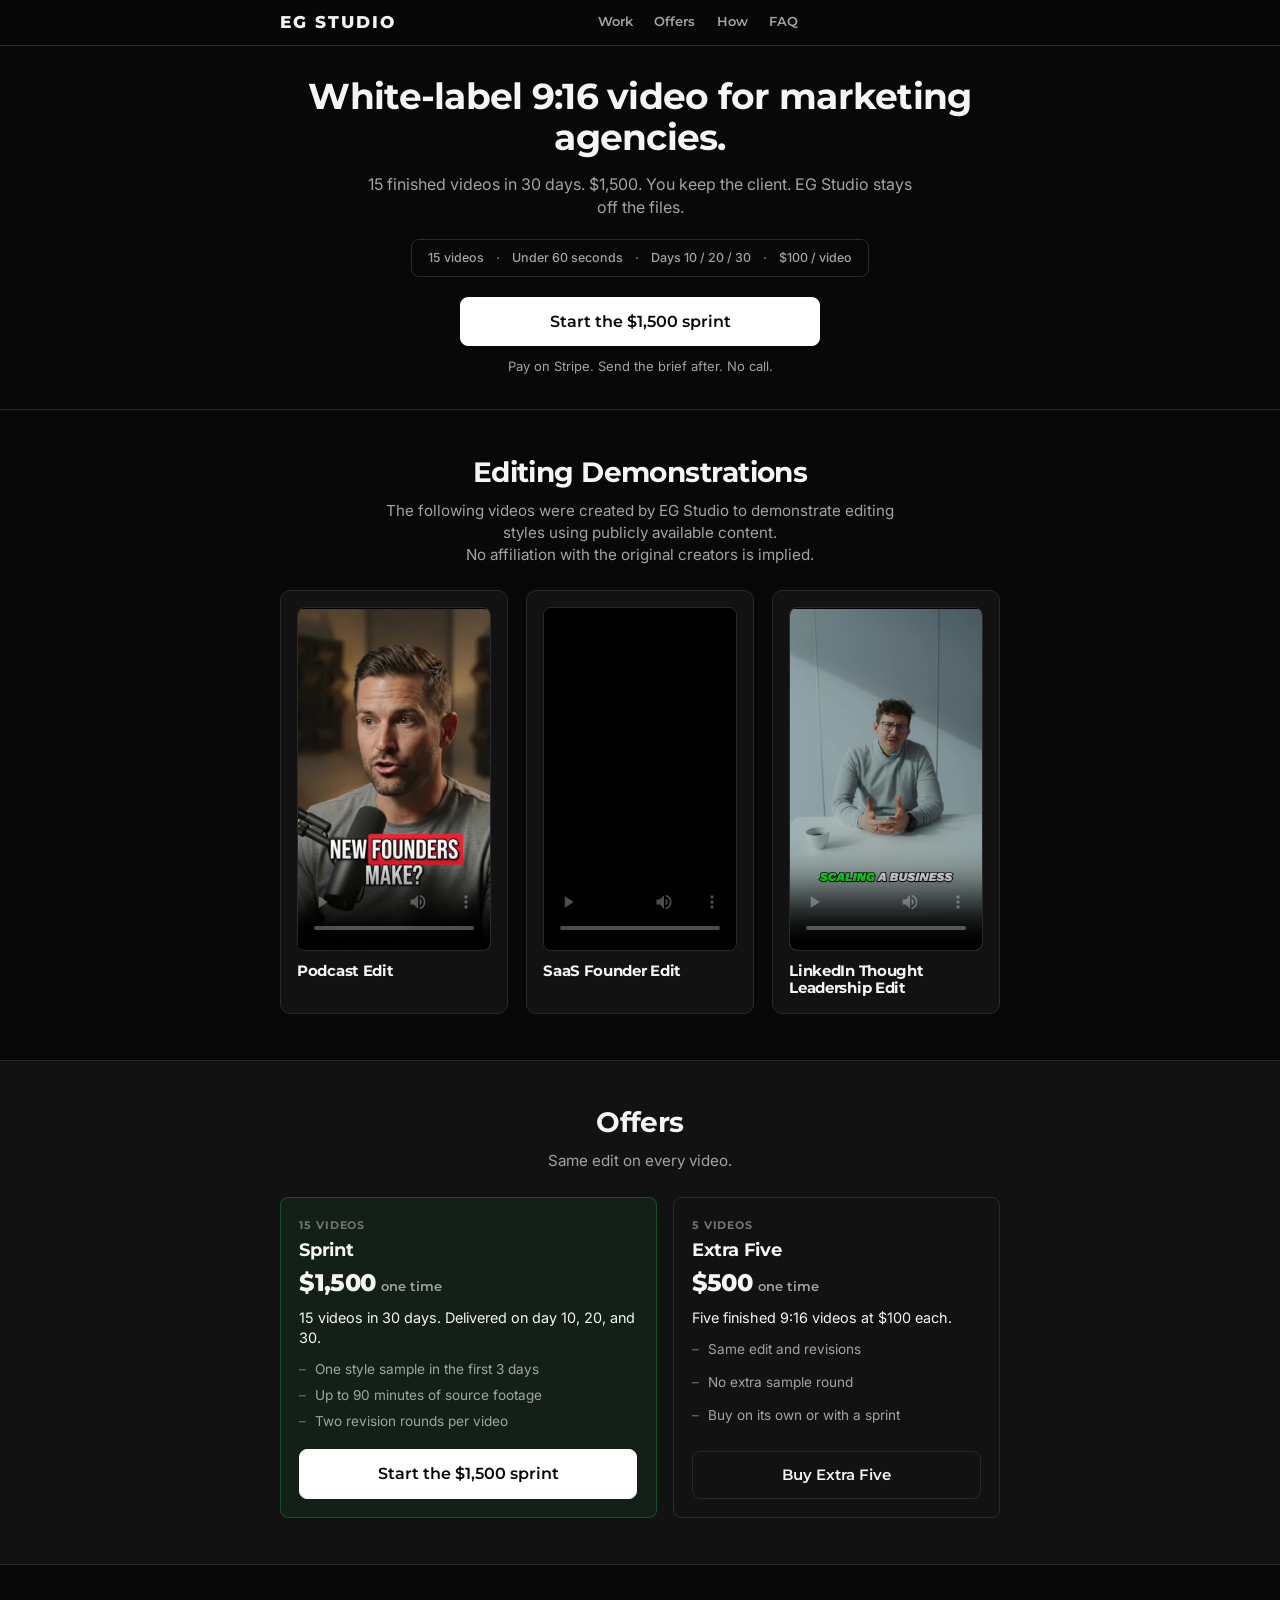
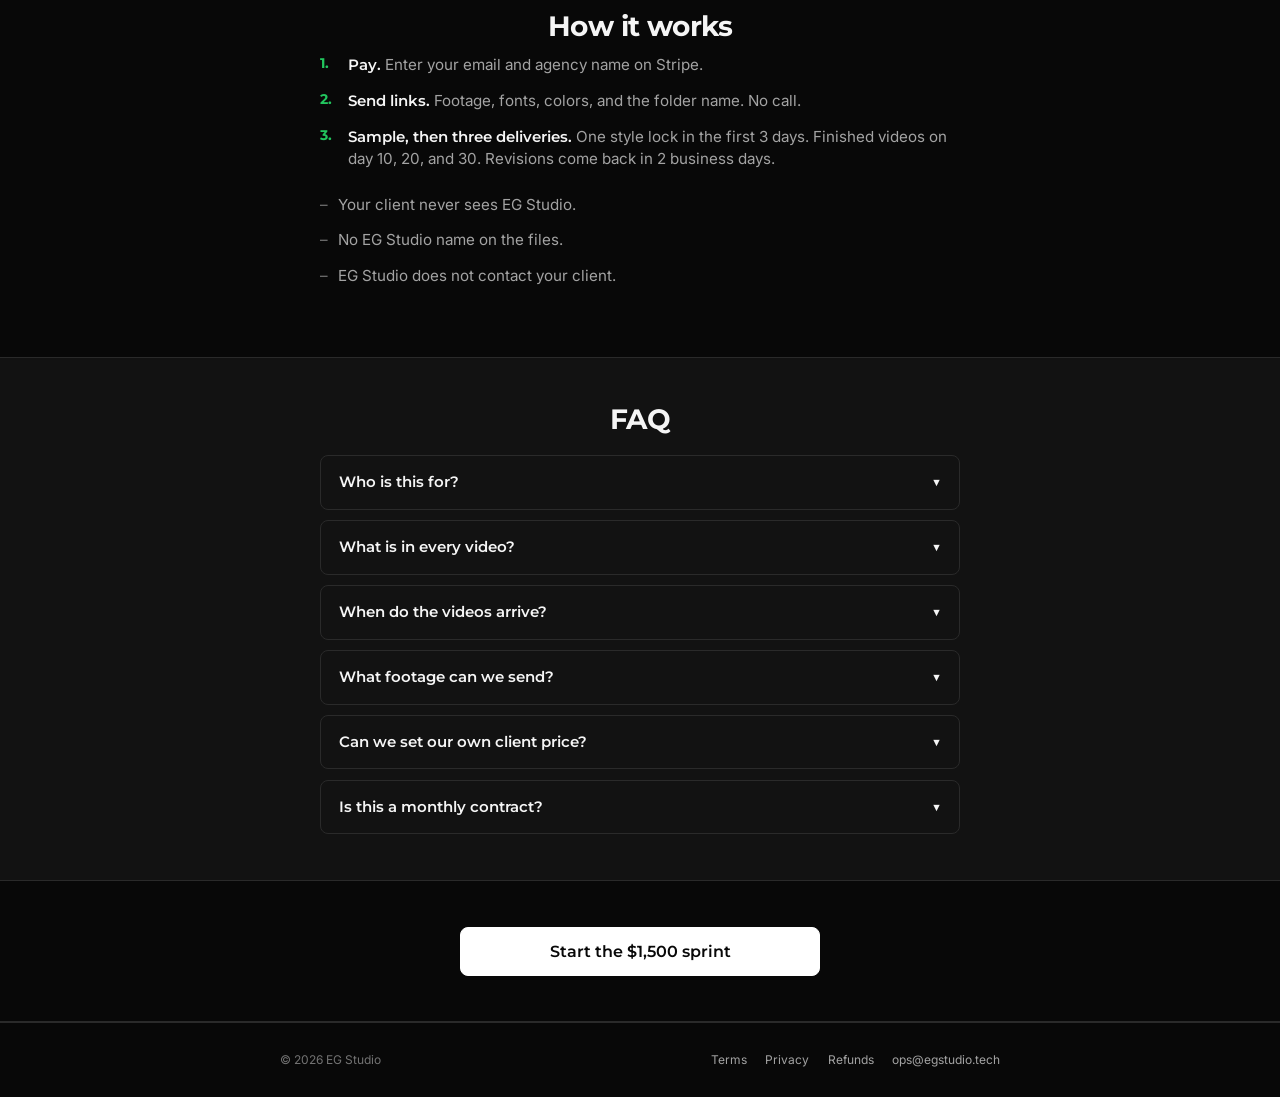
==== index.html @ 72341bda "Label Work as editing demonstrations, not client names." ====
<!DOCTYPE html>
<html lang="en">
<head>
<meta charset="UTF-8">
<meta name="viewport" content="width=device-width, initial-scale=1.0">
<title>EG Studio | White-label 9:16 for agency partners</title>
<meta name="description" content="White-label 9:16 video for marketing agencies. 15 finished videos in 30 days for $1,500. Extra Five for $500.">
<meta name="theme-color" content="#080808">
<link rel="canonical" href="https://egstudio.tech/">
<link rel="preconnect" href="https://fonts.googleapis.com">
<link rel="preconnect" href="https://fonts.gstatic.com" crossorigin>
<link href="https://fonts.googleapis.com/css2?family=Inter:wght@400;500;600&family=Montserrat:wght@400;500;600;700;800&display=swap" rel="stylesheet">
<link rel="stylesheet" href="assets/styles.css">
</head>
<body>
<header class="nav">
<div class="container nav-inner">
<a class="brand" href="index.html">EG Studio</a>
<nav class="nav-links" aria-label="Primary">
<a href="#work">Work</a>
<a href="#price">Offers</a>
<a href="#how">How</a>
<a href="#faq">FAQ</a>
</nav>
<button class="menu-btn" id="menuBtn" type="button" aria-label="Open menu" aria-expanded="false">
<span></span><span></span><span></span>
</button>
</div>
<div class="drawer" id="drawer">
<a href="#work">Work</a>
<a href="#price">Offers</a>
<a href="#how">How</a>
<a href="#faq">FAQ</a>
</div>
</header>
<main>
<section class="hero">
<div class="container">
<h1>White-label 9:16 video for marketing agencies.</h1>
<p class="lead">15 finished videos in 30 days. $1,500. You keep the client. EG Studio stays off the files.</p>
<div class="proof-bar">
<span>15 videos</span><i>·</i>
<span>Under 60 seconds</span><i>·</i>
<span>Days 10 / 20 / 30</span><i>·</i>
<span>$100 / video</span>
</div>
<div class="hero-actions">
<a class="btn btn-primary" href="https://buy.stripe.com/aFabIU9yVc6I9zl5ZX9EI06" rel="noopener noreferrer">Start the $1,500 sprint</a>
</div>
<p class="hero-micro muted">Pay on Stripe. Send the brief after. No call.</p>
</div>
</section>
<section class="section" id="work">
<div class="container">
<h2 class="section-title">Editing Demonstrations</h2>
<p class="section-sub demo-note">The following videos were created by EG Studio to demonstrate editing styles using publicly available content.<br>No affiliation with the original creators is implied.</p>
<div class="samples-grid">
<article class="sample-card">
<div class="sample-frame">
<video class="sample-video" controls playsinline preload="metadata" poster="assets/samples/sample-podcast.jpg" aria-label="Podcast Edit demonstration">
<source src="assets/samples/sample-podcast.mp4" type="video/mp4">
</video>
</div>
<h3>Podcast Edit</h3>
</article>
<article class="sample-card">
<div class="sample-frame">
<video class="sample-video" controls playsinline preload="metadata" poster="assets/samples/sample-saas-founder.jpg" aria-label="SaaS Founder Edit demonstration">
<source src="assets/samples/sample-saas-founder.mp4" type="video/mp4">
</video>
</div>
<h3>SaaS Founder Edit</h3>
</article>
<article class="sample-card">
<div class="sample-frame">
<video class="sample-video" controls playsinline preload="metadata" poster="assets/samples/sample-executive.jpg" aria-label="LinkedIn Thought Leadership Edit demonstration">
<source src="assets/samples/sample-executive.mp4" type="video/mp4">
</video>
</div>
<h3>LinkedIn Thought Leadership Edit</h3>
</article>
</div>
</div>
</section>
<section class="section section-alt" id="price">
<div class="container">
<h2 class="section-title">Offers</h2>
<p class="section-sub">Same edit on every video.</p>
<div class="offer-grid">
<article class="offer-card offer-featured">
<p class="offer-kicker">15 videos</p>
<h3>Sprint</h3>
<p class="offer-amt">$1,500 <span>one time</span></p>
<p class="offer-line">15 videos in 30 days. Delivered on day 10, 20, and 30.</p>
<ul class="offer-points">
<li>One style sample in the first 3 days</li>
<li>Up to 90 minutes of source footage</li>
<li>Two revision rounds per video</li>
</ul>
<a class="btn btn-primary btn-block" href="https://buy.stripe.com/aFabIU9yVc6I9zl5ZX9EI06" rel="noopener noreferrer">Start the $1,500 sprint</a>
</article>
<article class="offer-card">
<p class="offer-kicker">5 videos</p>
<h3>Extra Five</h3>
<p class="offer-amt">$500 <span>one time</span></p>
<p class="offer-line">Five finished 9:16 videos at $100 each.</p>
<ul class="offer-points">
<li>Same edit and revisions</li>
<li>No extra sample round</li>
<li>Buy on its own or with a sprint</li>
</ul>
<a class="btn btn-secondary btn-block" href="https://buy.stripe.com/28EcMY4eBc6I12P4VT9EI07" rel="noopener noreferrer">Buy Extra Five</a>
</article>
</div>
</div>
</section>
<section class="section" id="how">
<div class="container">
<h2 class="section-title">How it works</h2>
<ol class="steps-list">
<li><strong>Pay.</strong> Enter your email and agency name on Stripe.</li>
<li><strong>Send links.</strong> Footage, fonts, colors, and the folder name. No call.</li>
<li><strong>Sample, then three deliveries.</strong> One style lock in the first 3 days. Finished videos on day 10, 20, and 30. Revisions come back in 2 business days.</li>
</ol>
<ul class="rule-list">
<li>Your client never sees EG Studio.</li>
<li>No EG Studio name on the files.</li>
<li>EG Studio does not contact your client.</li>
</ul>
</div>
</section>
<section class="section section-alt" id="faq">
<div class="container">
<h2 class="section-title">FAQ</h2>
<div class="faq">
<div class="faq-item"><button type="button">Who is this for?<span>▼</span></button><div class="ans">Marketing agencies of about 5–20 people that already sell content and need finished vertical video without hiring an editor. This is not for a founder buying videos for their own brand.</div></div>
<div class="faq-item"><button type="button">What is in every video?<span>▼</span></button><div class="ans">Vertical 9:16, up to 60 seconds, captions on the video plus a separate caption file, two revision rounds, a commercial-use license, and delivery in an unbranded Frame.io or Drive folder.</div></div>
<div class="faq-item"><button type="button">When do the videos arrive?<span>▼</span></button><div class="ans">A sprint lands in three batches on day 10, 20, and 30. Extra Five lands as one batch. After you send notes, revisions come back in 2 business days. The full set is not a two-day job.</div></div>
<div class="faq-item"><button type="button">What footage can we send?<span>▼</span></button><div class="ans">Up to 90 minutes of source per sprint: Zoom, podcast, iPhone, keynote, or product footage. More than that, email ops@egstudio.tech.</div></div>
<div class="faq-item"><button type="button">Can we set our own client price?<span>▼</span></button><div class="ans">Yes. You pay $1,500 for 15 videos or $500 for five. What you charge your client is yours.</div></div>
<div class="faq-item"><button type="button">Is this a monthly contract?<span>▼</span></button><div class="ans">No. Each sprint is one invoice. If the work continues, buy another sprint.</div></div>
</div>
</div>
</section>
<section class="section" id="order">
<div class="container order-close">
<a class="btn btn-primary" href="https://buy.stripe.com/aFabIU9yVc6I9zl5ZX9EI06" rel="noopener noreferrer">Start the $1,500 sprint</a>
</div>
</section>
</main>
<footer>
<div class="container footer-inner">
<div>© <span id="year">2026</span> EG Studio</div>
<div class="footer-links">
<a href="terms.html">Terms</a>
<a href="privacy.html">Privacy</a>
<a href="refund.html">Refunds</a>
<a href="mailto:ops@egstudio.tech">ops@egstudio.tech</a>
</div>
</div>
</footer>
<script>
  document.getElementById("year").textContent = new Date().getFullYear();
  const menuBtn = document.getElementById("menuBtn");
  const drawer = document.getElementById("drawer");
  menuBtn.addEventListener("click", () => {
    const open = drawer.classList.toggle("open");
    menuBtn.setAttribute("aria-expanded", open ? "true" : "false");
  });
  drawer.querySelectorAll("a").forEach((a) => a.addEventListener("click", () => {
    drawer.classList.remove("open");
    menuBtn.setAttribute("aria-expanded", "false");
  }));
  document.querySelectorAll(".faq-item button").forEach((btn) => {
    btn.addEventListener("click", () => {
      const item = btn.parentElement;
      const open = item.classList.contains("open");
      document.querySelectorAll(".faq-item").forEach((i) => i.classList.remove("open"));
      if (!open) item.classList.add("open");
    });
  });
</script>
</body>
</html>
---- assets/styles.css ----
@import url("site-dark.css");
@import url("sku.css");
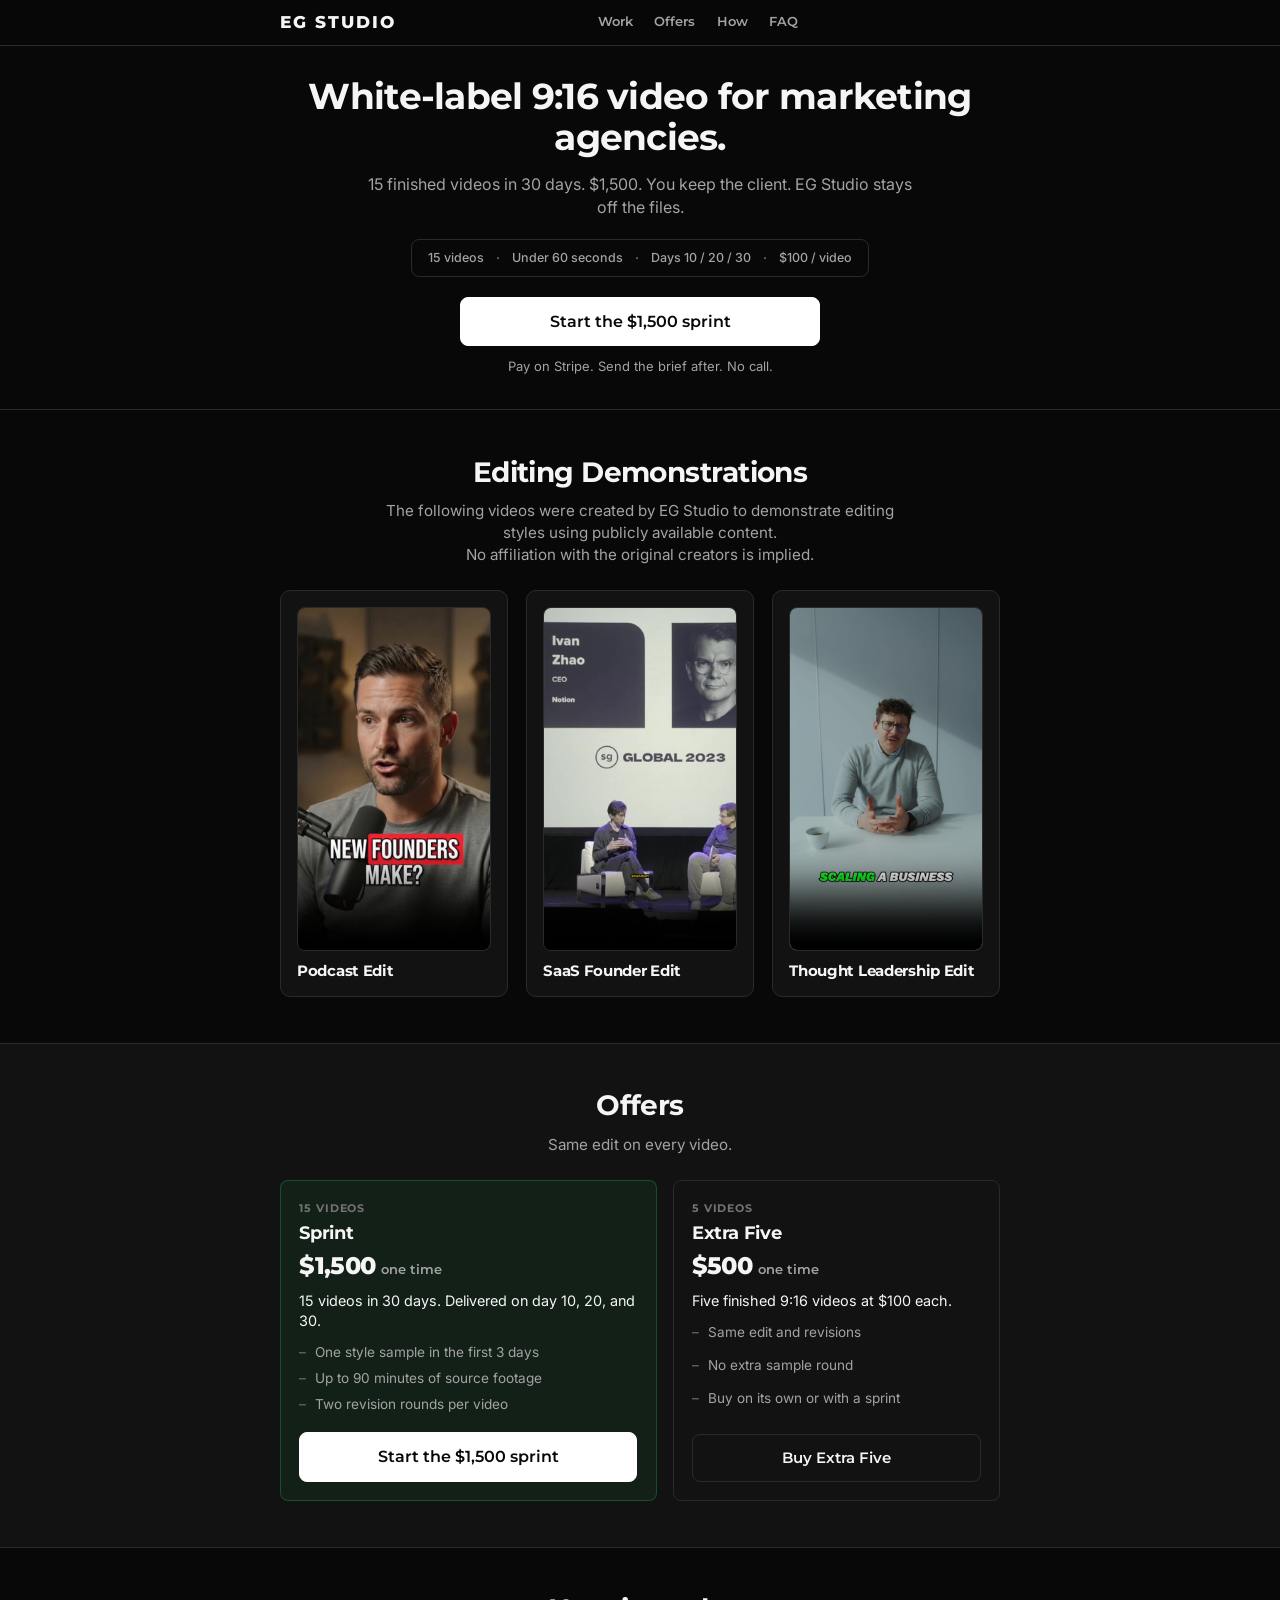
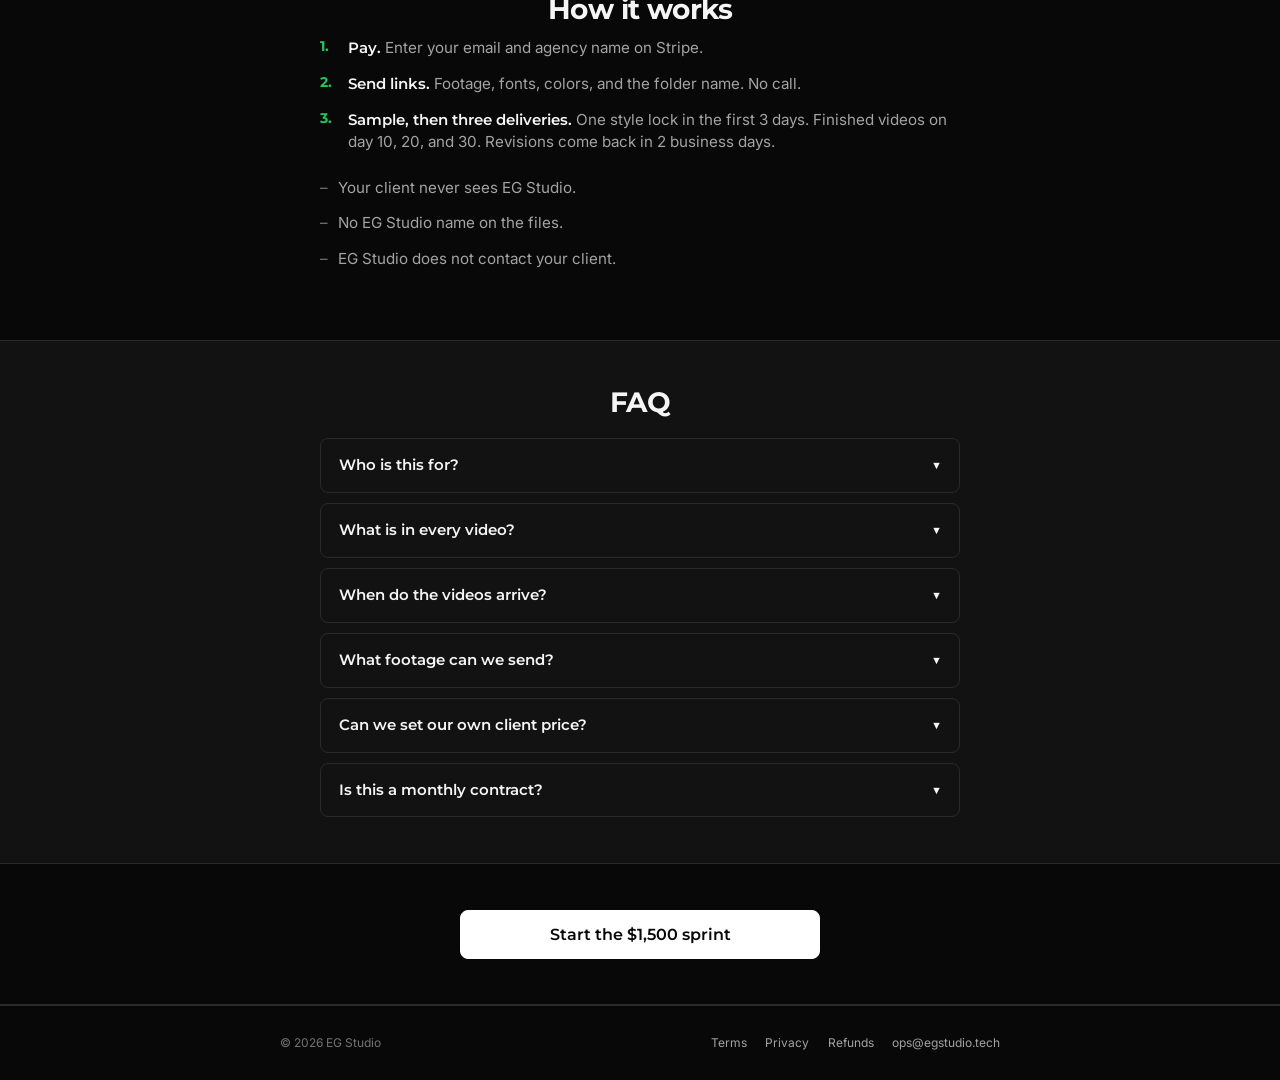
==== commit 4c9fe974: "Retitle thought-leadership sample to match new cut" ====
--- a/index.html
+++ b/index.html
@@ -73,11 +73,11 @@
 </article>
 <article class="sample-card">
 <div class="sample-frame">
-<video class="sample-video" controls playsinline preload="metadata" poster="assets/samples/sample-executive.jpg" aria-label="LinkedIn Thought Leadership Edit demonstration">
+<video class="sample-video" controls playsinline preload="metadata" poster="assets/samples/sample-executive.jpg" aria-label="Thought Leadership Edit demonstration">
 <source src="assets/samples/sample-executive.mp4" type="video/mp4">
 </video>
 </div>
-<h3>LinkedIn Thought Leadership Edit</h3>
+<h3>Thought Leadership Edit</h3>
 </article>
 </div>
 </div>
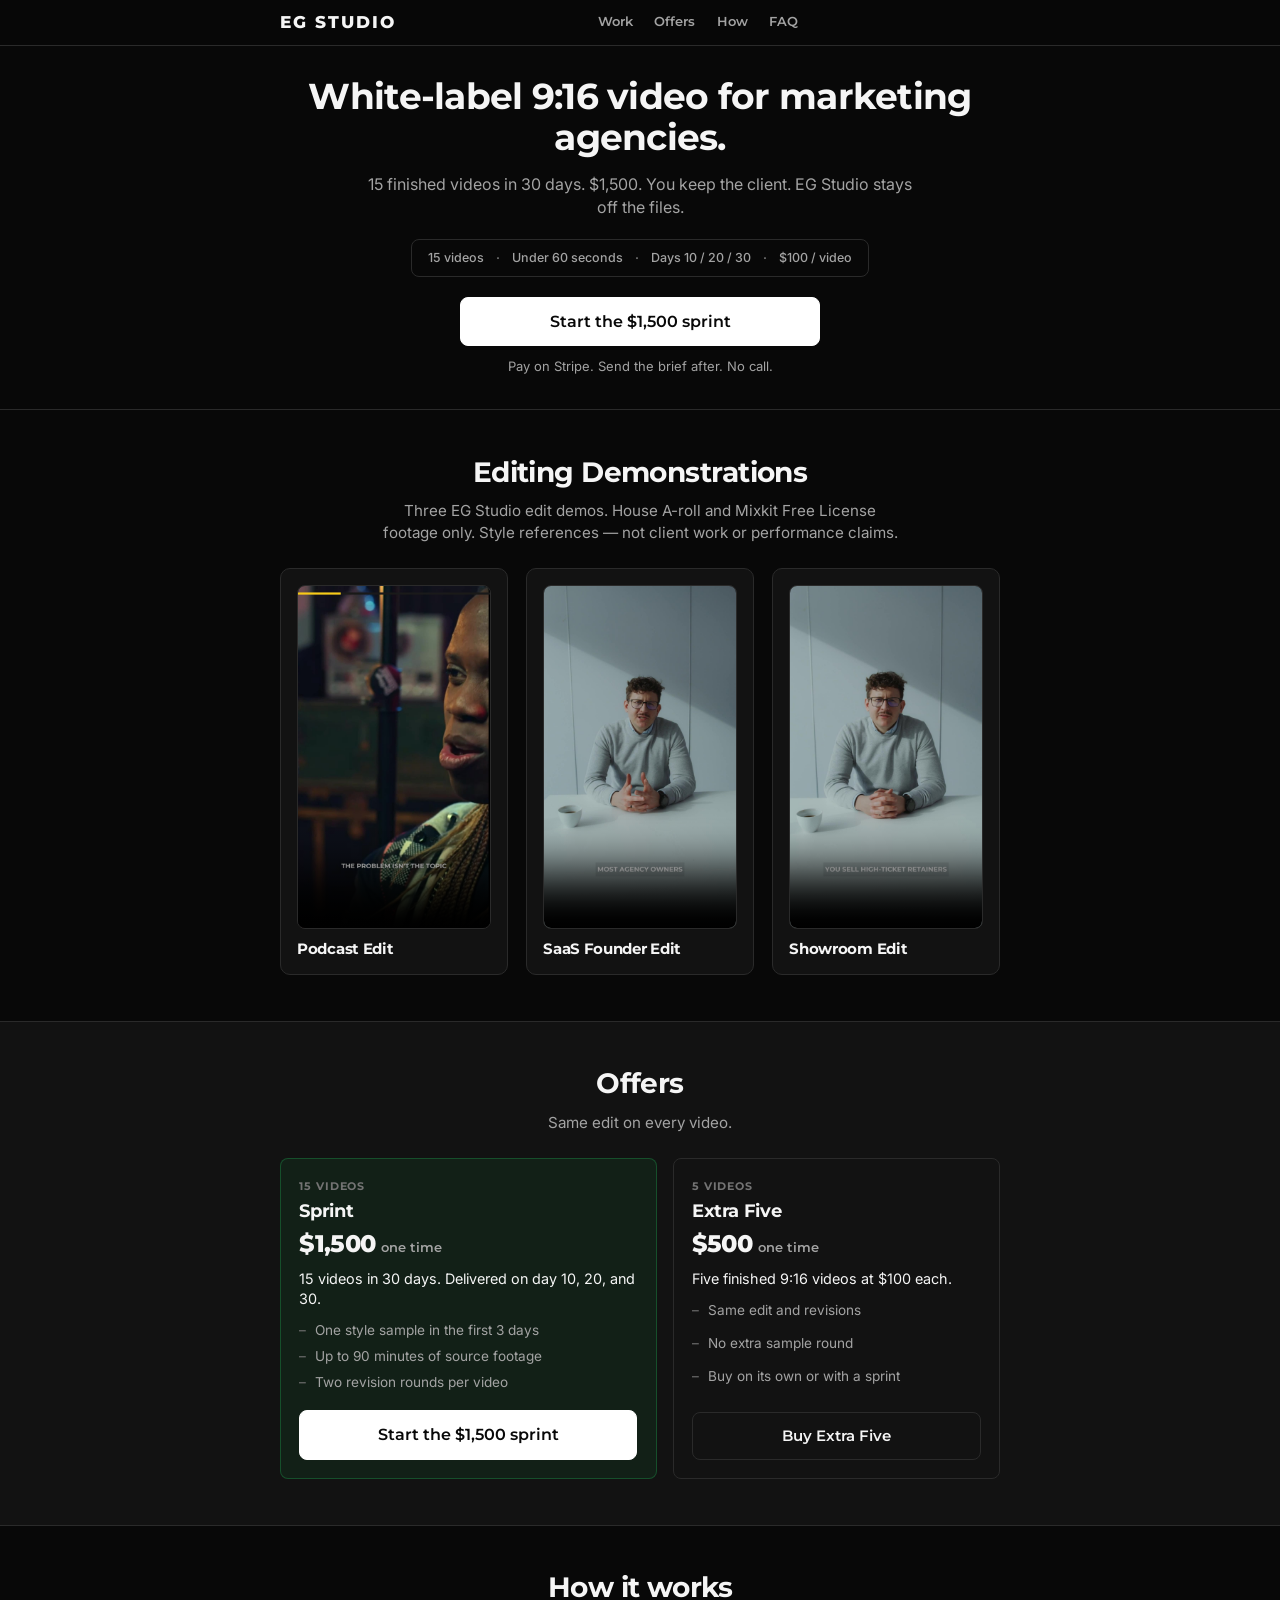
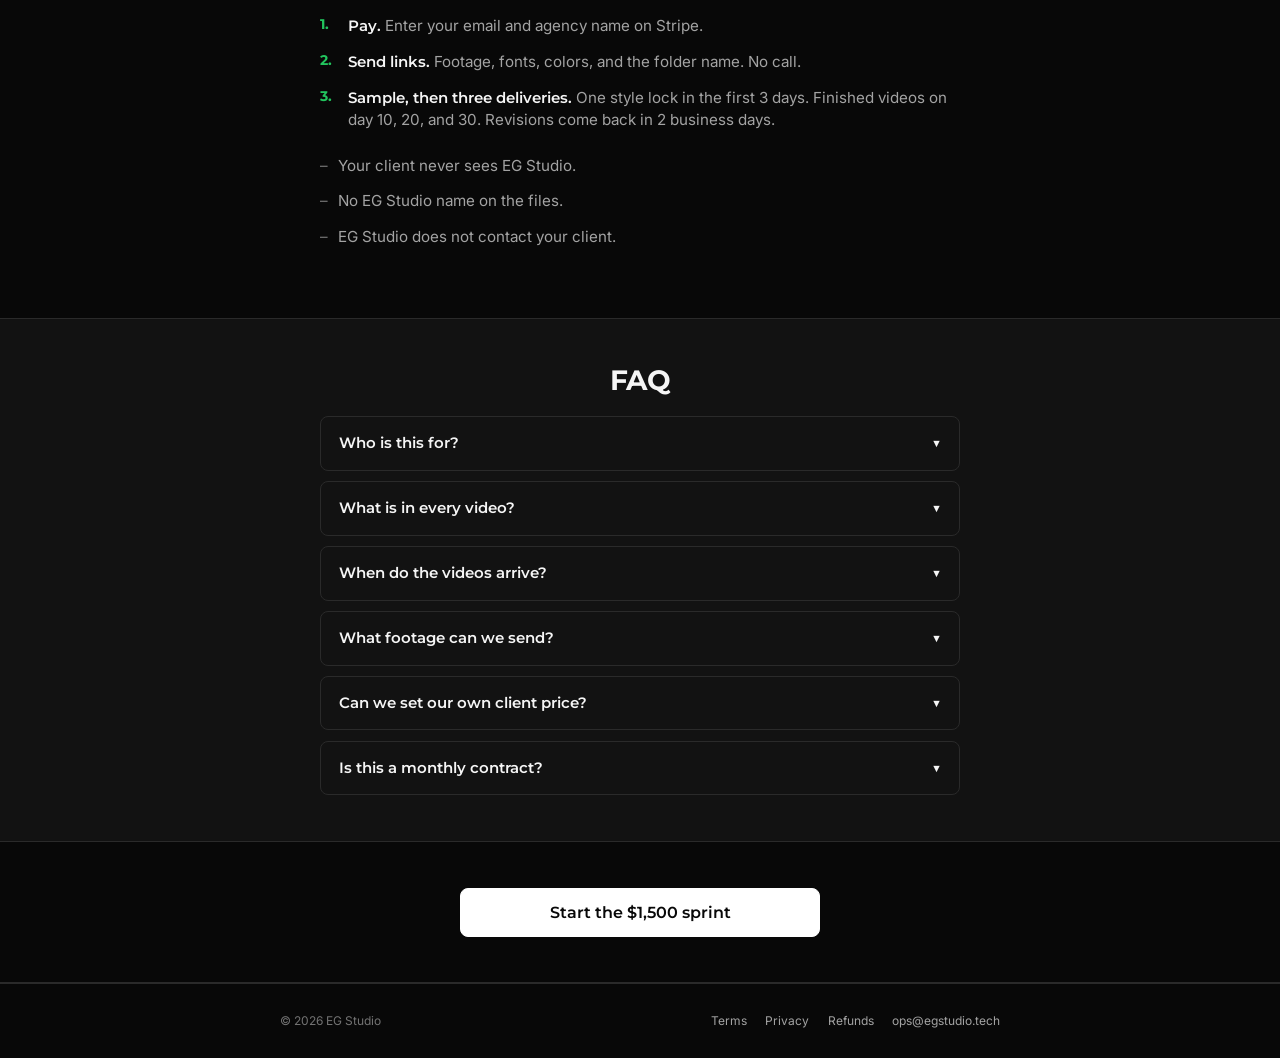
==== commit 765dadb4: "Replace site demo videos with Spec #1–#2 + Showroom masters Swap Podcast and SaaS Founder samples fo" ====
--- a/index.html
+++ b/index.html
@@ -53,7 +53,7 @@
 <section class="section" id="work">
 <div class="container">
 <h2 class="section-title">Editing Demonstrations</h2>
-<p class="section-sub demo-note">The following videos were created by EG Studio to demonstrate editing styles using publicly available content.<br>No affiliation with the original creators is implied.</p>
+<p class="section-sub demo-note">Three EG Studio edit demos. House A-roll and Mixkit Free License footage only. Style references — not client work or performance claims.</p>
 <div class="samples-grid">
 <article class="sample-card">
 <div class="sample-frame">
@@ -73,11 +73,11 @@
 </article>
 <article class="sample-card">
 <div class="sample-frame">
-<video class="sample-video" controls playsinline preload="metadata" poster="assets/samples/sample-executive.jpg" aria-label="Thought Leadership Edit demonstration">
+<video class="sample-video" controls playsinline preload="metadata" poster="assets/samples/sample-executive.jpg" aria-label="Showroom institutional edit demonstration">
 <source src="assets/samples/sample-executive.mp4" type="video/mp4">
 </video>
 </div>
-<h3>Thought Leadership Edit</h3>
+<h3>Showroom Edit</h3>
 </article>
 </div>
 </div>
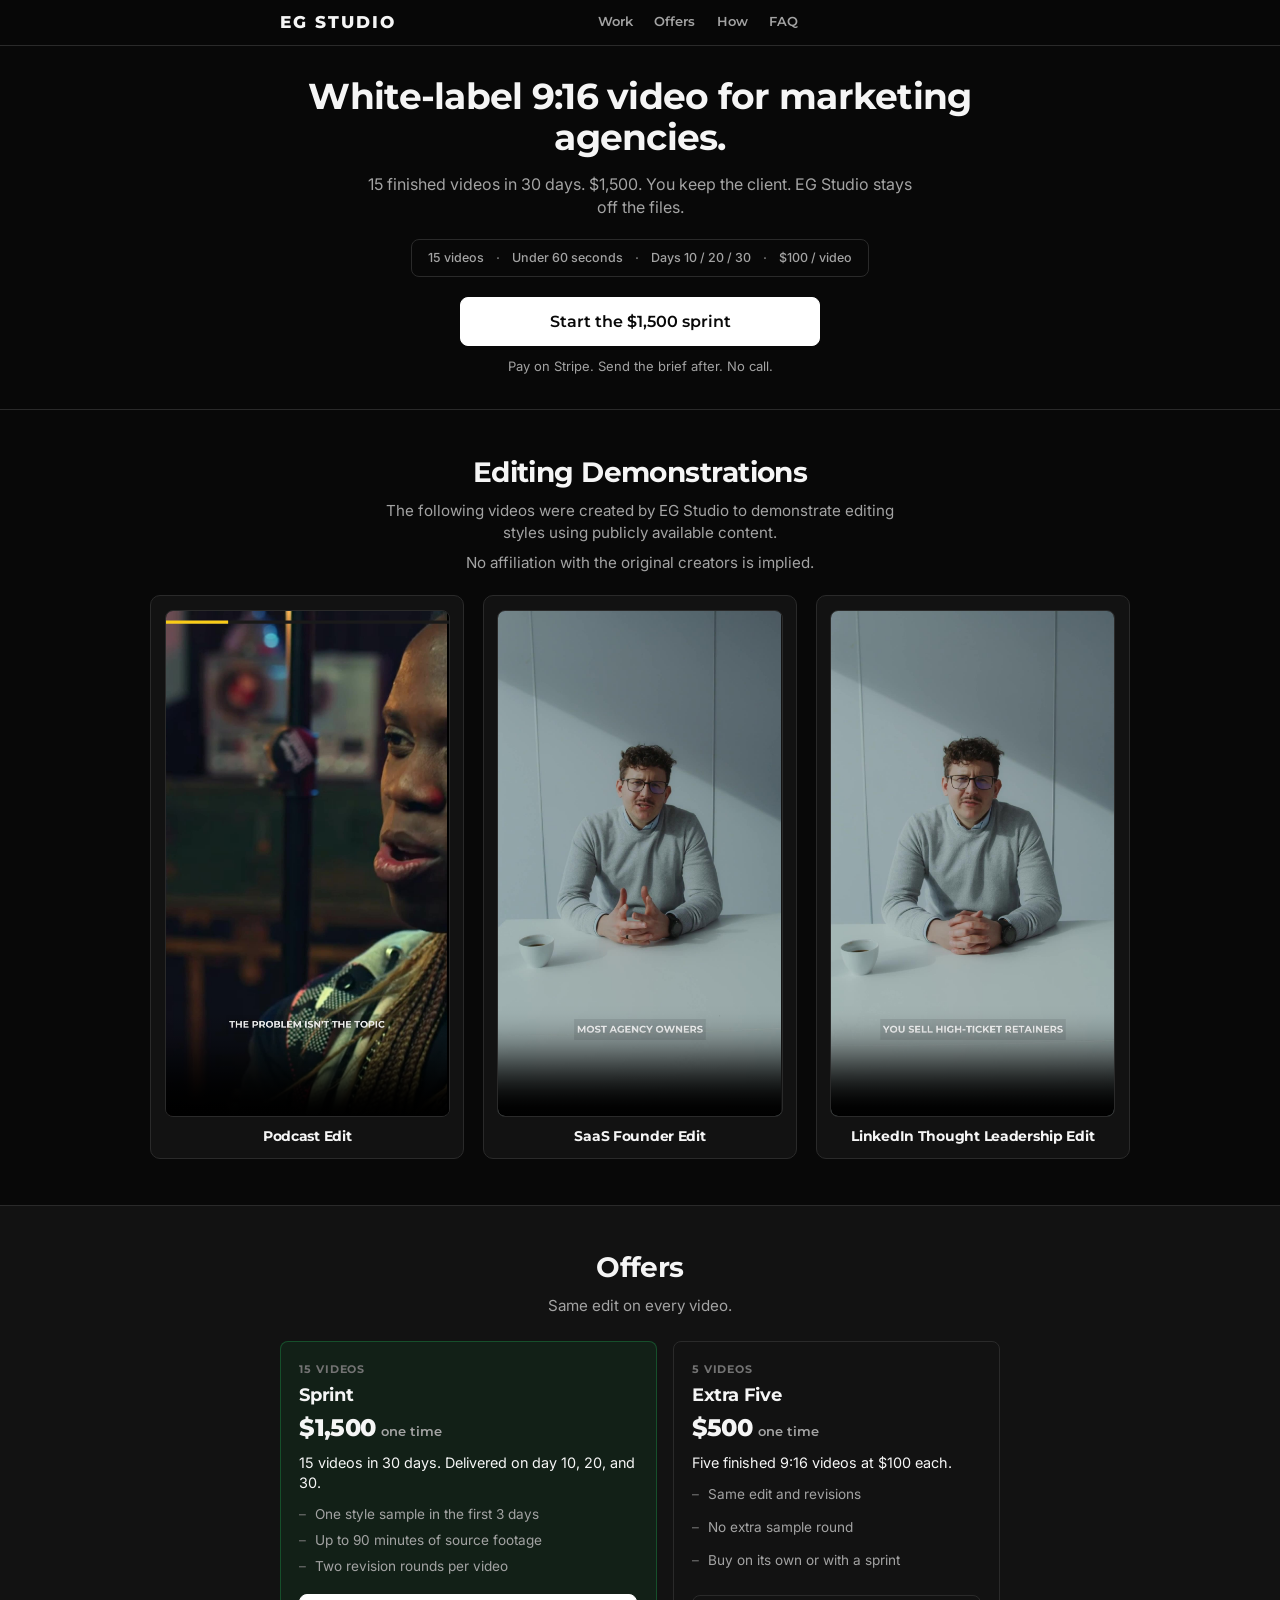
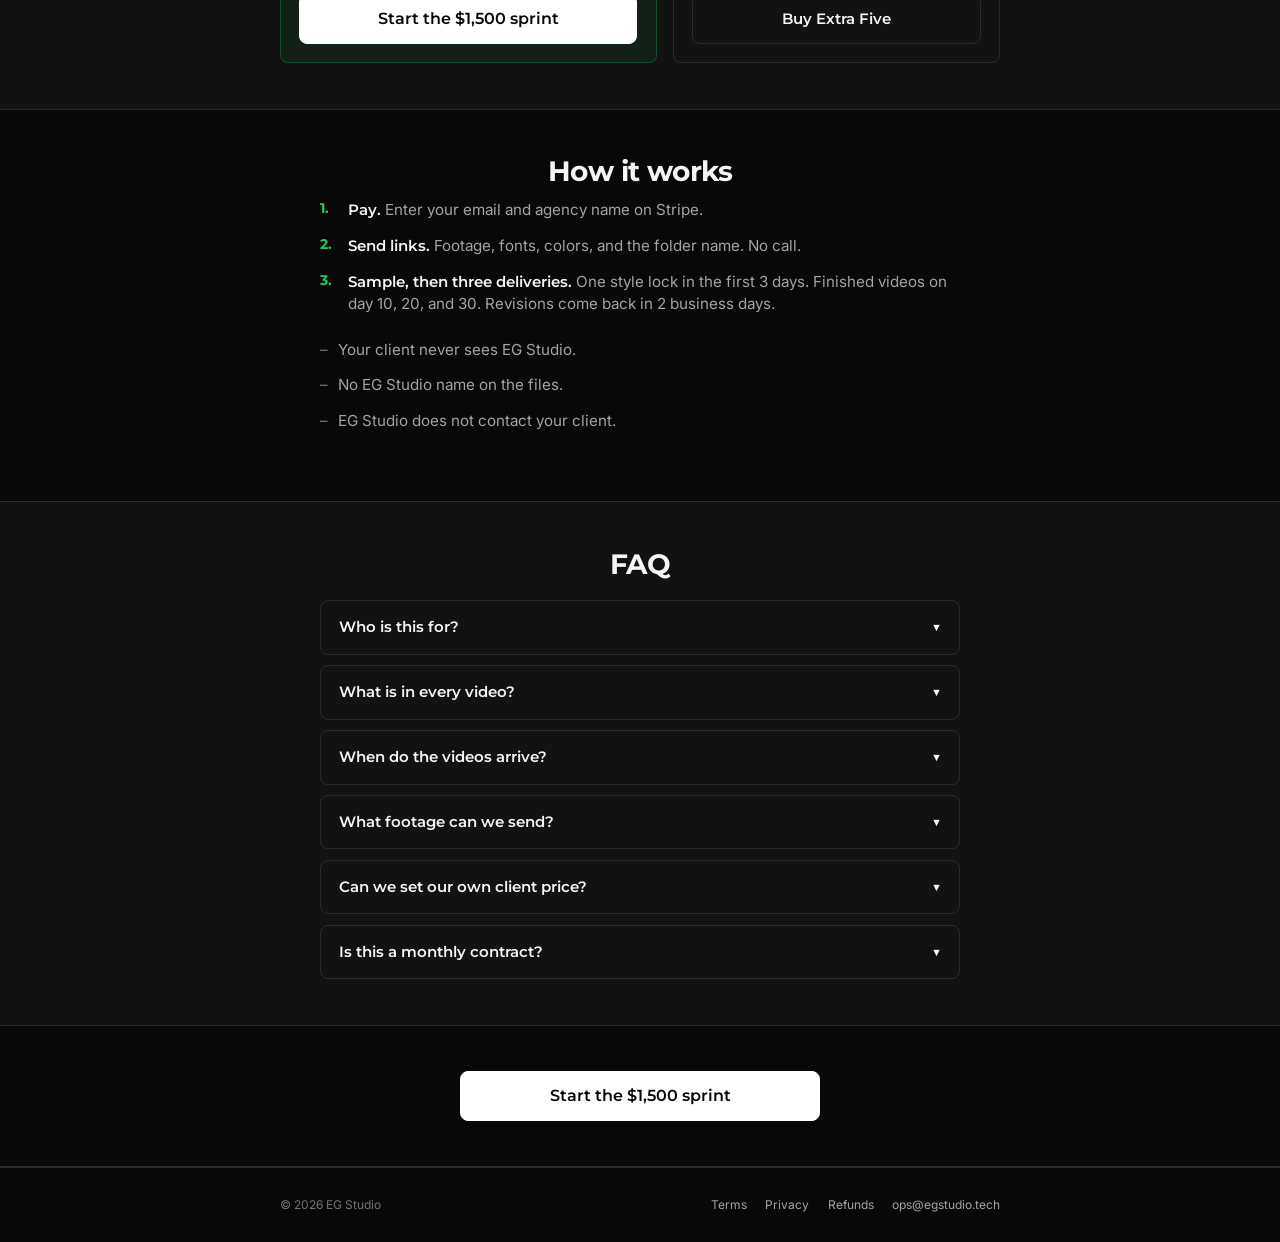
==== commit 0c98dfe1: "Fix demo labels, disclaimer, and 3-up sample grid" ====
--- a/index.html
+++ b/index.html
@@ -53,31 +53,32 @@
 <section class="section" id="work">
 <div class="container">
 <h2 class="section-title">Editing Demonstrations</h2>
-<p class="section-sub demo-note">Three EG Studio edit demos. House A-roll and Mixkit Free License footage only. Style references — not client work or performance claims.</p>
+<p class="section-sub demo-note">The following videos were created by EG Studio to demonstrate editing styles using publicly available content.</p>
+<p class="section-sub demo-note demo-note-tight">No affiliation with the original creators is implied.</p>
 <div class="samples-grid">
 <article class="sample-card">
 <div class="sample-frame">
-<video class="sample-video" controls playsinline preload="metadata" poster="assets/samples/sample-podcast.jpg" aria-label="Podcast Edit demonstration">
-<source src="assets/samples/sample-podcast.mp4" type="video/mp4">
+<video class="sample-video" controls playsinline preload="metadata" poster="assets/samples/sample-podcast.jpg?v=4" aria-label="Podcast Edit demonstration">
+<source src="assets/samples/sample-podcast.mp4?v=4" type="video/mp4">
 </video>
 </div>
 <h3>Podcast Edit</h3>
 </article>
 <article class="sample-card">
 <div class="sample-frame">
-<video class="sample-video" controls playsinline preload="metadata" poster="assets/samples/sample-saas-founder.jpg" aria-label="SaaS Founder Edit demonstration">
-<source src="assets/samples/sample-saas-founder.mp4" type="video/mp4">
+<video class="sample-video" controls playsinline preload="metadata" poster="assets/samples/sample-saas-founder.jpg?v=4" aria-label="SaaS Founder Edit demonstration">
+<source src="assets/samples/sample-saas-founder.mp4?v=4" type="video/mp4">
 </video>
 </div>
 <h3>SaaS Founder Edit</h3>
 </article>
 <article class="sample-card">
 <div class="sample-frame">
-<video class="sample-video" controls playsinline preload="metadata" poster="assets/samples/sample-executive.jpg" aria-label="Showroom institutional edit demonstration">
-<source src="assets/samples/sample-executive.mp4" type="video/mp4">
+<video class="sample-video" controls playsinline preload="metadata" poster="assets/samples/sample-executive.jpg?v=4" aria-label="LinkedIn Thought Leadership Edit demonstration">
+<source src="assets/samples/sample-executive.mp4?v=4" type="video/mp4">
 </video>
 </div>
-<h3>Showroom Edit</h3>
+<h3>LinkedIn Thought Leadership Edit</h3>
 </article>
 </div>
 </div>
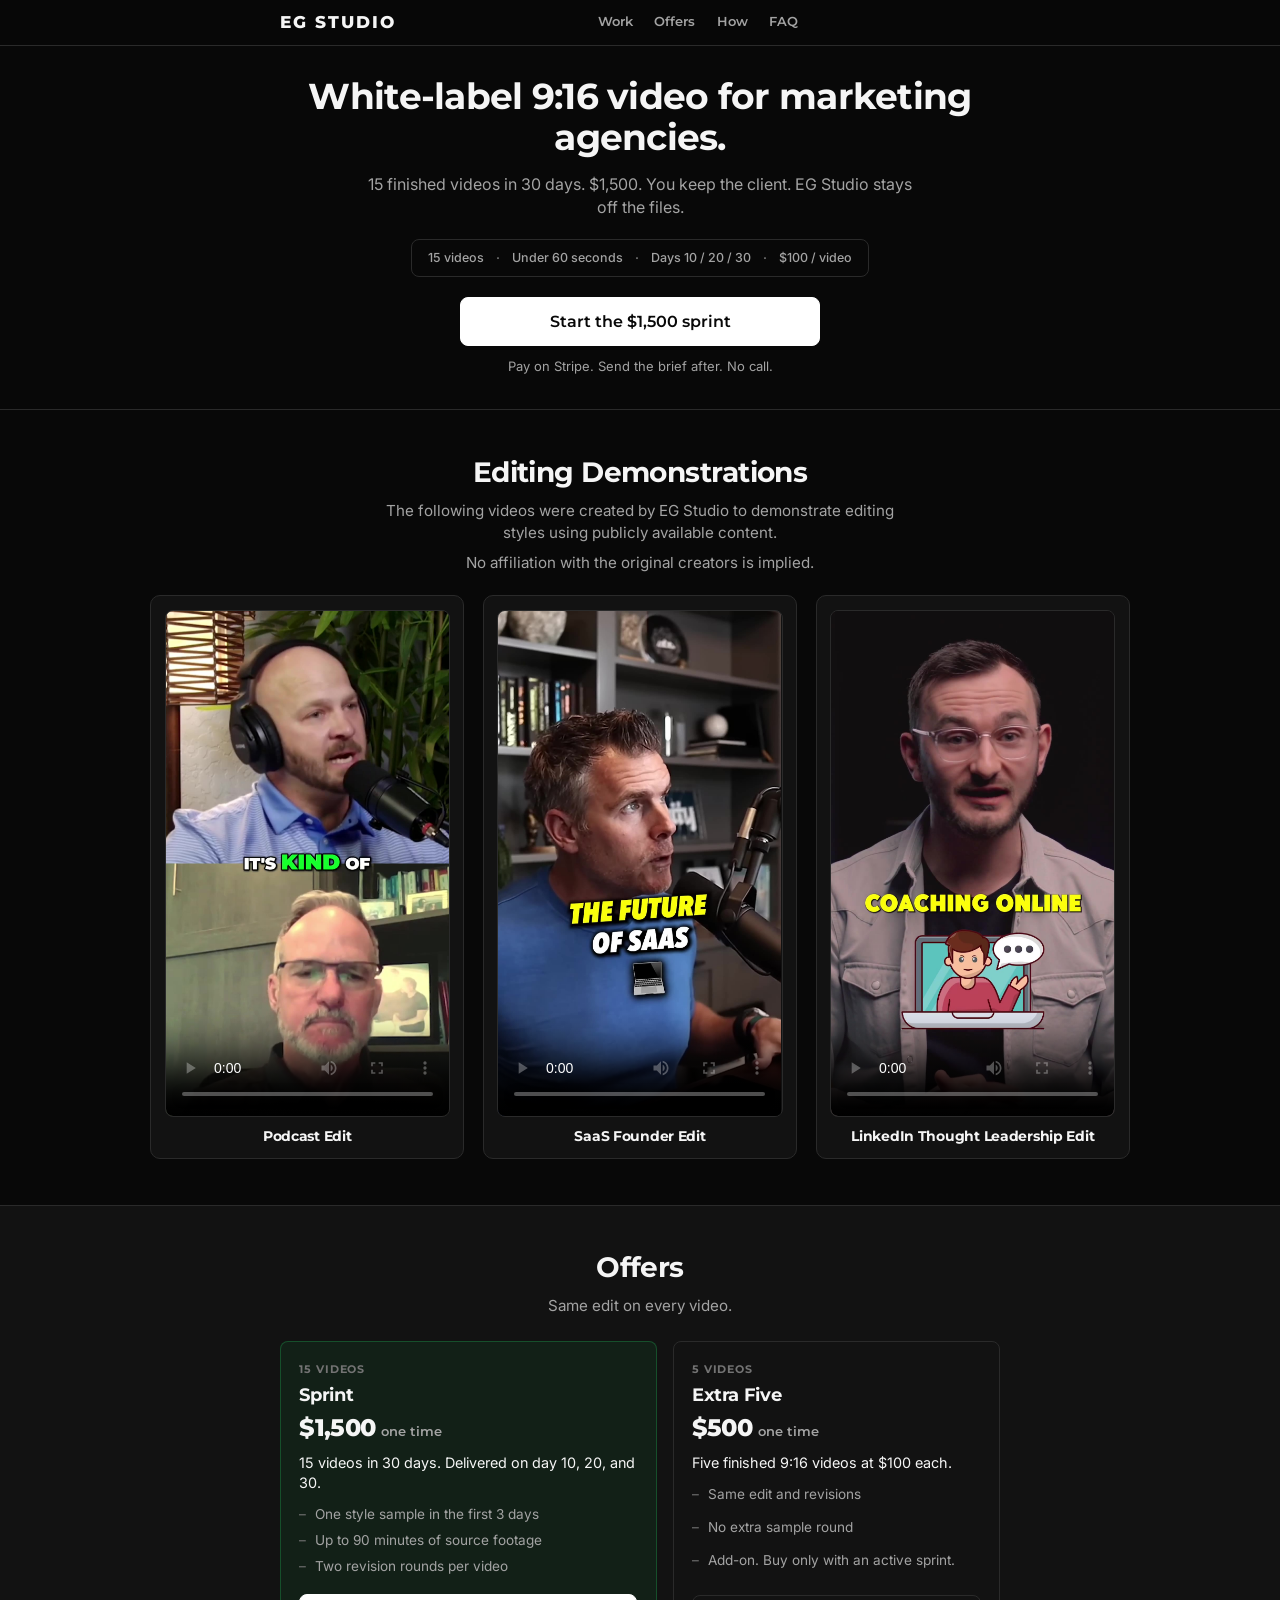
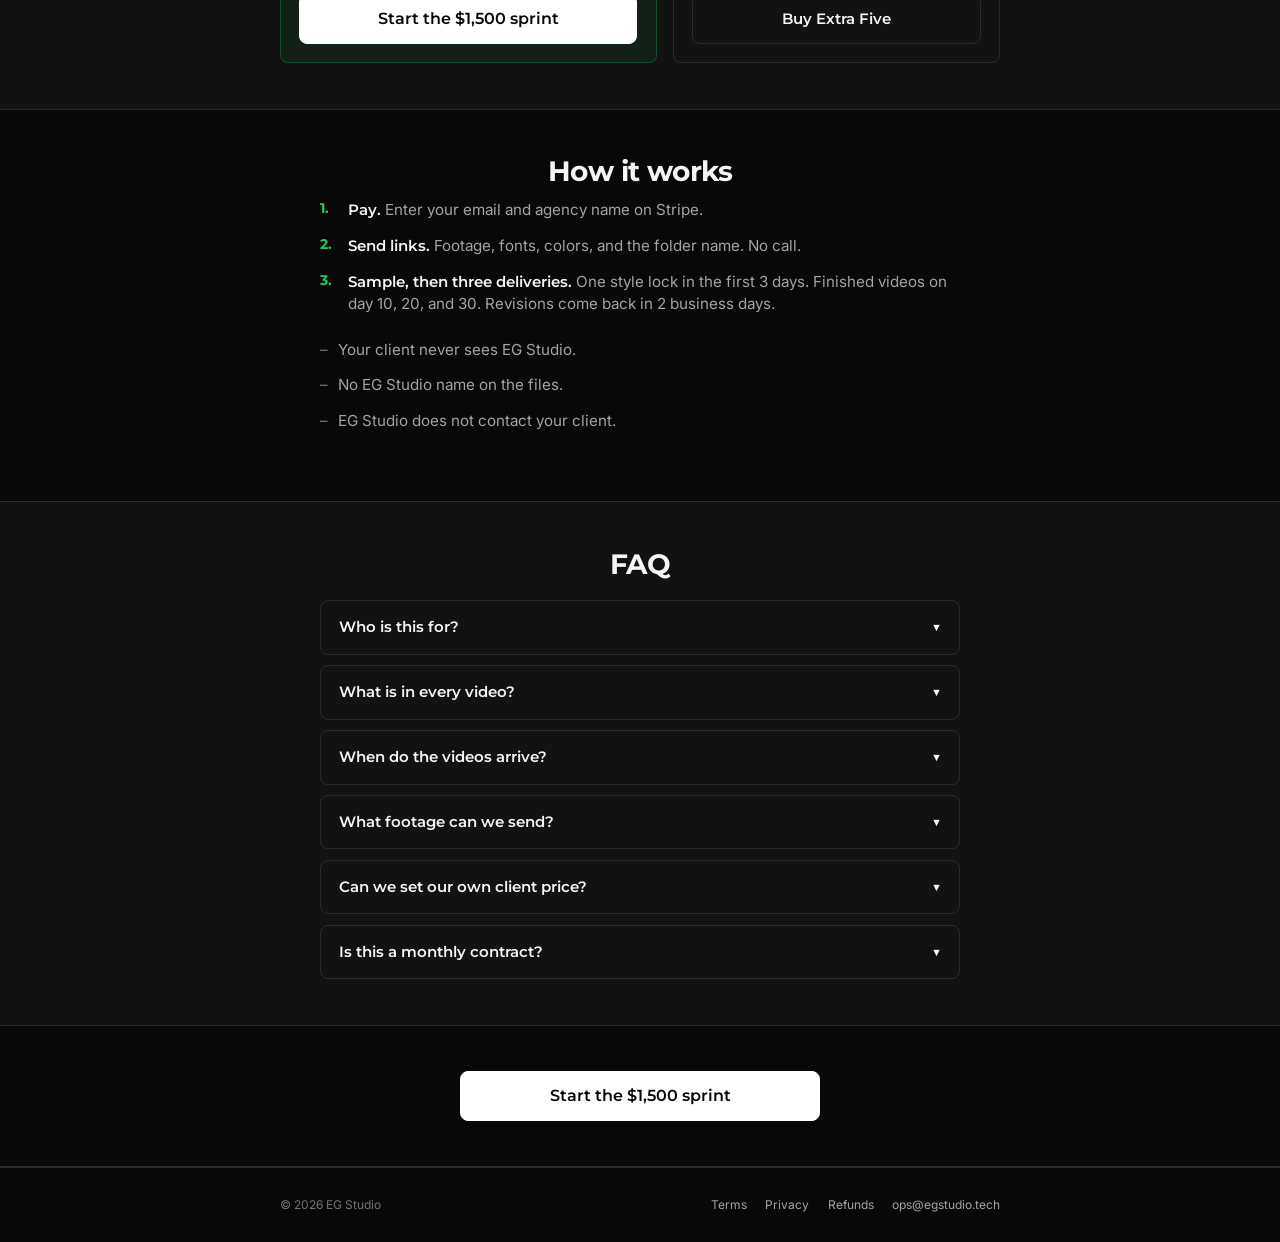
==== commit e72c3afe: "Fix Extra Five add-on copy and unpaid thanks state Extra Five no longer claims a standalone buy. tha" ====
--- a/index.html
+++ b/index.html
@@ -108,7 +108,7 @@
 <ul class="offer-points">
 <li>Same edit and revisions</li>
 <li>No extra sample round</li>
-<li>Buy on its own or with a sprint</li>
+<li>Add-on. Buy only with an active sprint.</li>
 </ul>
 <a class="btn btn-secondary btn-block" href="https://buy.stripe.com/28EcMY4eBc6I12P4VT9EI07" rel="noopener noreferrer">Buy Extra Five</a>
 </article>
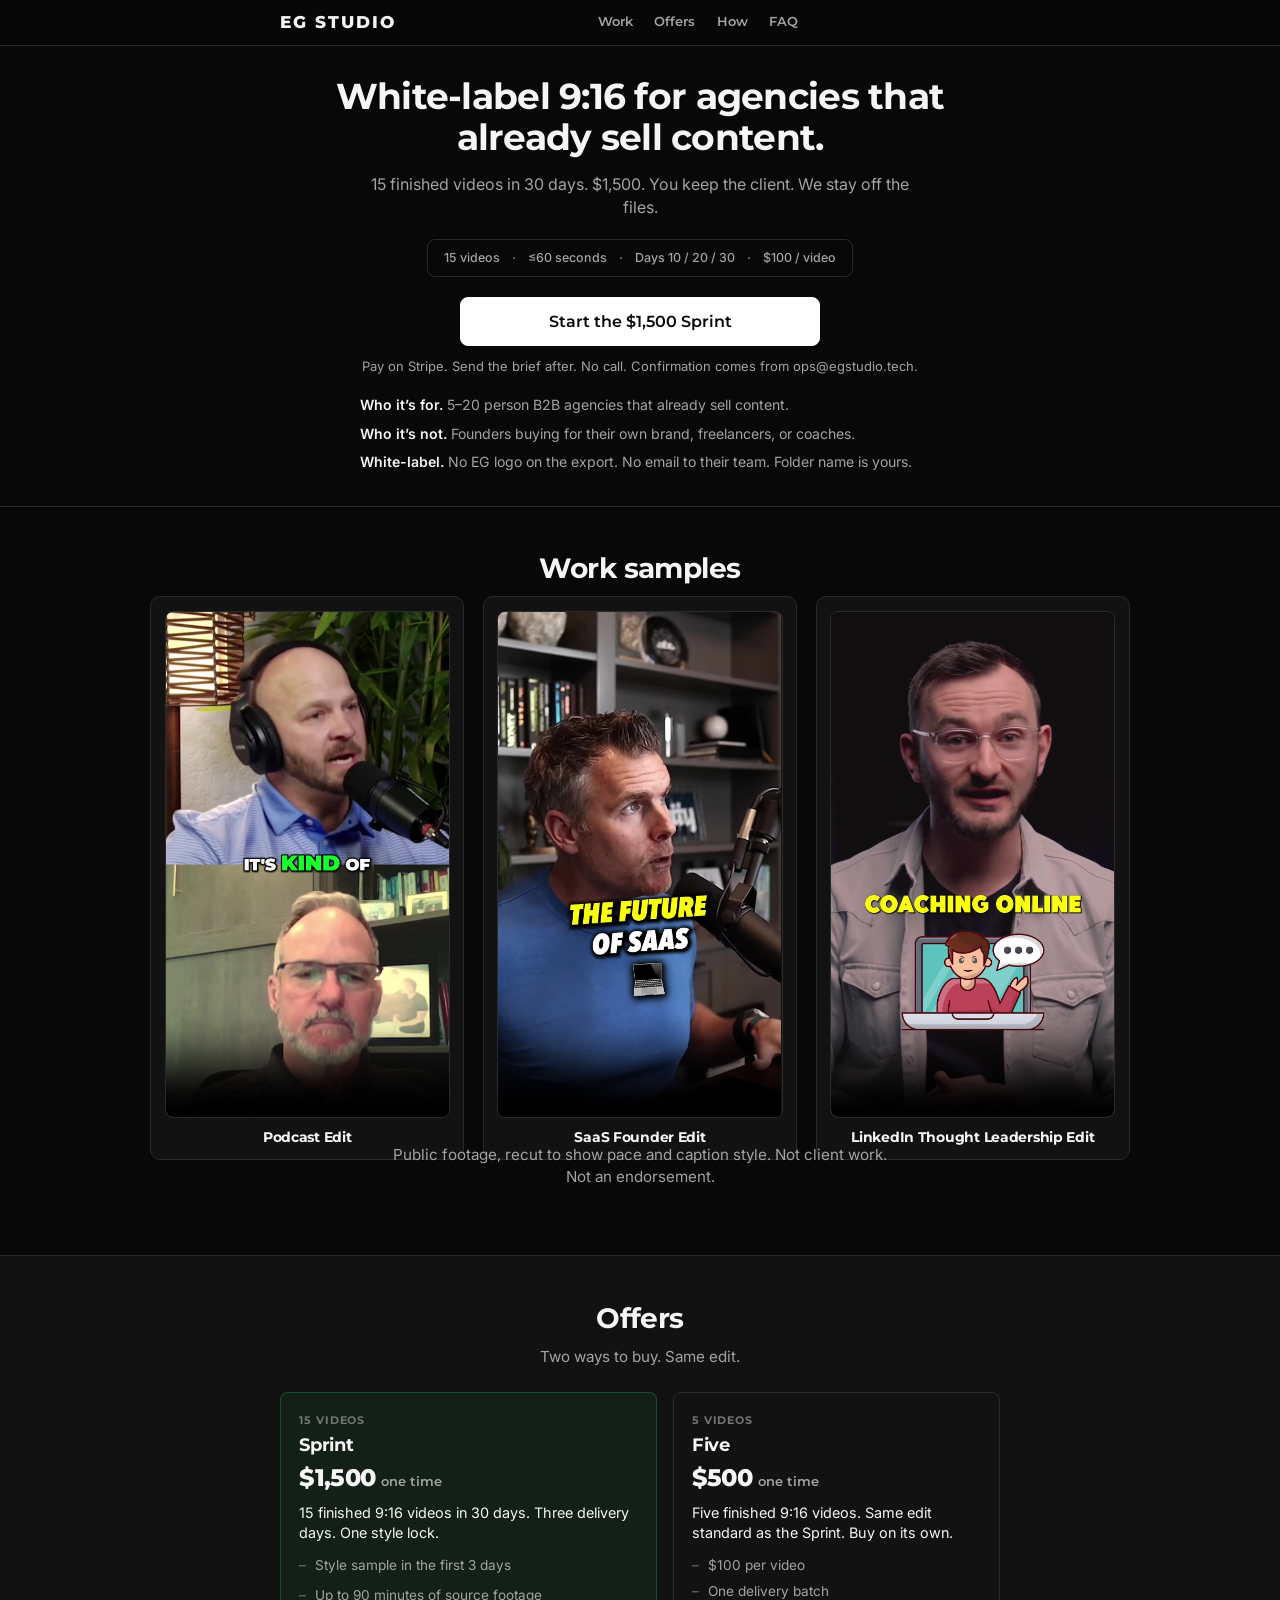
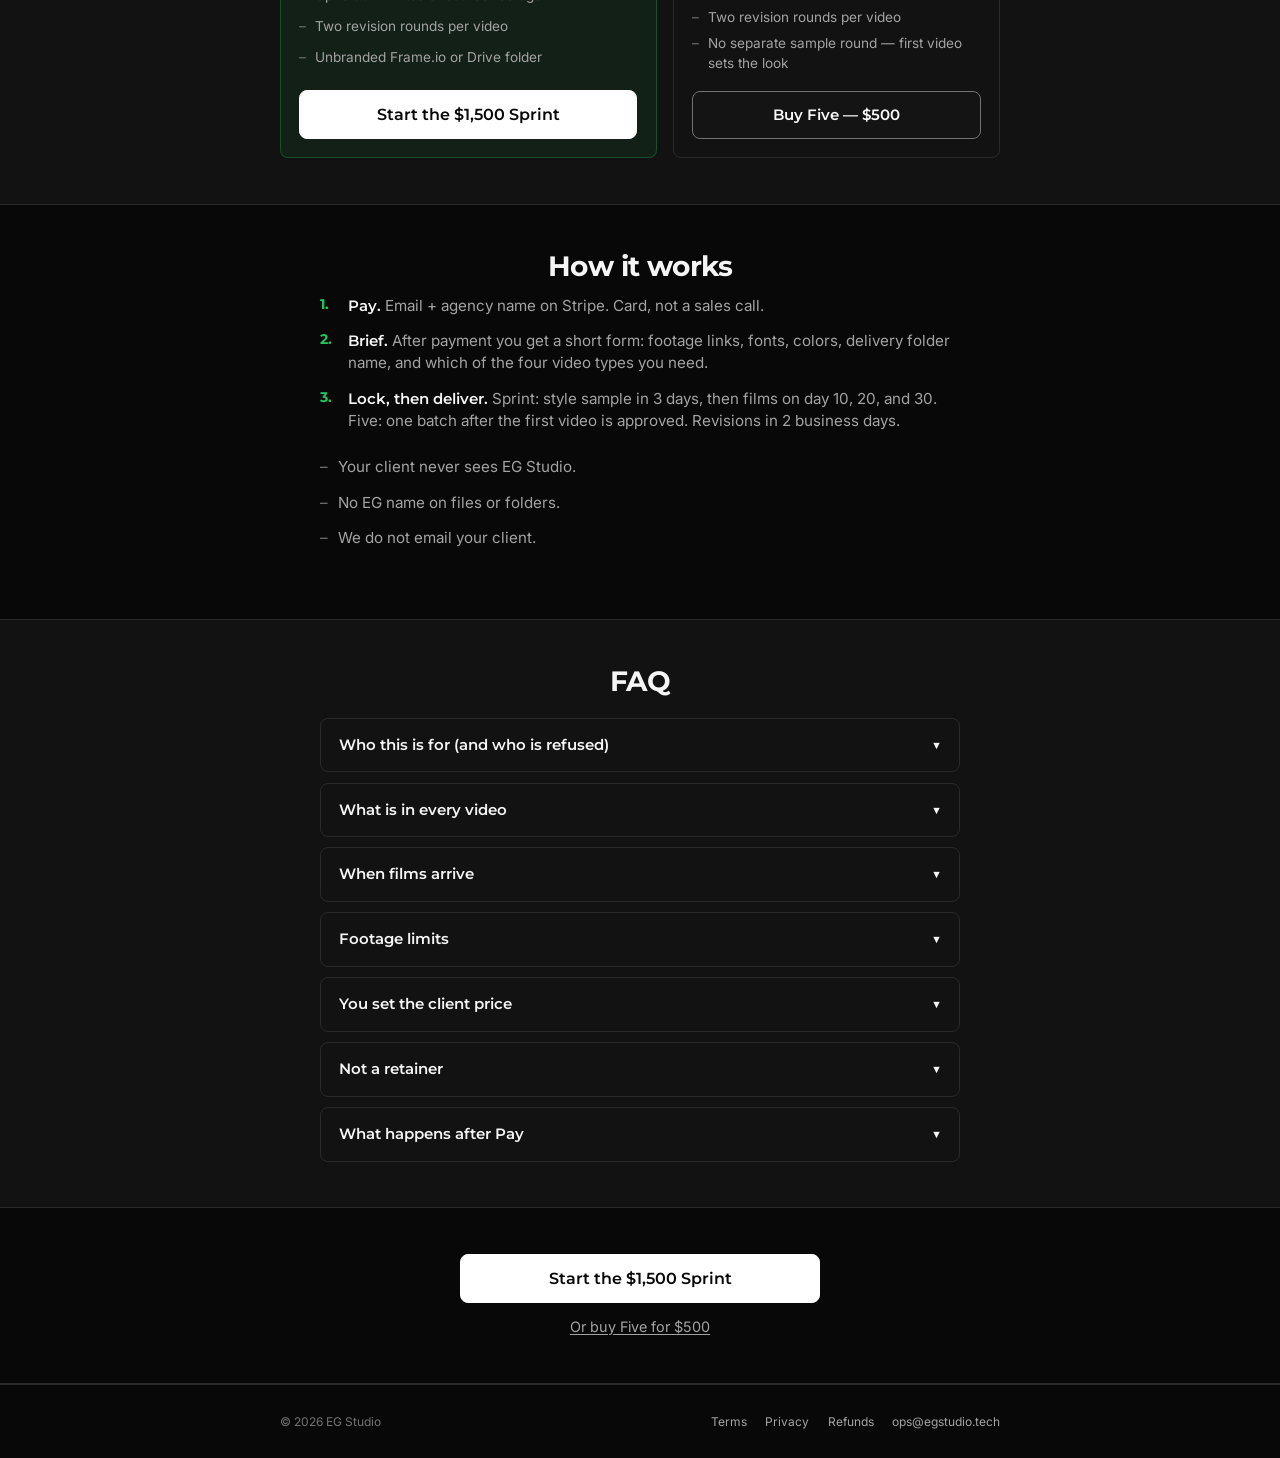
==== commit c6f649d4: "Rewrite homepage for Sprint + Five as two clocks Drop Extra Five add-on language. Keep Stripe URLs a" ====
--- a/index.html
+++ b/index.html
@@ -4,7 +4,7 @@
 <meta charset="UTF-8">
 <meta name="viewport" content="width=device-width, initial-scale=1.0">
 <title>EG Studio | White-label 9:16 for agency partners</title>
-<meta name="description" content="White-label 9:16 video for marketing agencies. 15 finished videos in 30 days for $1,500. Extra Five for $500.">
+<meta name="description" content="White-label 9:16 for agencies that already sell content. Sprint: 15 videos in 30 days for $1,500. Five: 5 videos for $500.">
 <meta name="theme-color" content="#080808">
 <link rel="canonical" href="https://egstudio.tech/">
 <link rel="preconnect" href="https://fonts.googleapis.com">
@@ -36,25 +36,28 @@
 <main>
 <section class="hero">
 <div class="container">
-<h1>White-label 9:16 video for marketing agencies.</h1>
-<p class="lead">15 finished videos in 30 days. $1,500. You keep the client. EG Studio stays off the files.</p>
+<h1>White-label 9:16 for agencies that already sell content.</h1>
+<p class="lead">15 finished videos in 30 days. $1,500. You keep the client. We stay off the files.</p>
 <div class="proof-bar">
 <span>15 videos</span><i>·</i>
-<span>Under 60 seconds</span><i>·</i>
+<span>≤60 seconds</span><i>·</i>
 <span>Days 10 / 20 / 30</span><i>·</i>
 <span>$100 / video</span>
 </div>
 <div class="hero-actions">
-<a class="btn btn-primary" href="https://buy.stripe.com/aFabIU9yVc6I9zl5ZX9EI06" rel="noopener noreferrer">Start the $1,500 sprint</a>
+<a class="btn btn-primary" href="https://buy.stripe.com/aFabIU9yVc6I9zl5ZX9EI06" rel="noopener noreferrer">Start the $1,500 Sprint</a>
 </div>
-<p class="hero-micro muted">Pay on Stripe. Send the brief after. No call.</p>
+<p class="hero-micro muted">Pay on Stripe. Send the brief after. No call. Confirmation comes from ops@egstudio.tech.</p>
+<div class="proof-strip">
+<p><strong>Who it’s for.</strong> 5–20 person B2B agencies that already sell content.</p>
+<p><strong>Who it’s not.</strong> Founders buying for their own brand, freelancers, or coaches.</p>
+<p><strong>White-label.</strong> No EG logo on the export. No email to their team. Folder name is yours.</p>
+</div>
 </div>
 </section>
 <section class="section" id="work">
 <div class="container">
-<h2 class="section-title">Editing Demonstrations</h2>
-<p class="section-sub demo-note">The following videos were created by EG Studio to demonstrate editing styles using publicly available content.</p>
-<p class="section-sub demo-note demo-note-tight">No affiliation with the original creators is implied.</p>
+<h2 class="section-title">Work samples</h2>
 <div class="samples-grid">
 <article class="sample-card">
 <div class="sample-frame">
@@ -81,36 +84,39 @@
 <h3>LinkedIn Thought Leadership Edit</h3>
 </article>
 </div>
+<p class="section-sub demo-note demo-note-tight">Public footage, recut to show pace and caption style. Not client work. Not an endorsement.</p>
 </div>
 </section>
 <section class="section section-alt" id="price">
 <div class="container">
 <h2 class="section-title">Offers</h2>
-<p class="section-sub">Same edit on every video.</p>
+<p class="section-sub">Two ways to buy. Same edit.</p>
 <div class="offer-grid">
 <article class="offer-card offer-featured">
-<p class="offer-kicker">15 videos</p>
+<p class="offer-kicker">15 VIDEOS</p>
 <h3>Sprint</h3>
 <p class="offer-amt">$1,500 <span>one time</span></p>
-<p class="offer-line">15 videos in 30 days. Delivered on day 10, 20, and 30.</p>
+<p class="offer-line">15 finished 9:16 videos in 30 days. Three delivery days. One style lock.</p>
 <ul class="offer-points">
-<li>One style sample in the first 3 days</li>
+<li>Style sample in the first 3 days</li>
 <li>Up to 90 minutes of source footage</li>
 <li>Two revision rounds per video</li>
+<li>Unbranded Frame.io or Drive folder</li>
 </ul>
-<a class="btn btn-primary btn-block" href="https://buy.stripe.com/aFabIU9yVc6I9zl5ZX9EI06" rel="noopener noreferrer">Start the $1,500 sprint</a>
+<a class="btn btn-primary btn-block" href="https://buy.stripe.com/aFabIU9yVc6I9zl5ZX9EI06" rel="noopener noreferrer">Start the $1,500 Sprint</a>
 </article>
 <article class="offer-card">
-<p class="offer-kicker">5 videos</p>
-<h3>Extra Five</h3>
+<p class="offer-kicker">5 VIDEOS</p>
+<h3>Five</h3>
 <p class="offer-amt">$500 <span>one time</span></p>
-<p class="offer-line">Five finished 9:16 videos at $100 each.</p>
+<p class="offer-line">Five finished 9:16 videos. Same edit standard as the Sprint. Buy on its own.</p>
 <ul class="offer-points">
-<li>Same edit and revisions</li>
-<li>No extra sample round</li>
-<li>Add-on. Buy only with an active sprint.</li>
+<li>$100 per video</li>
+<li>One delivery batch</li>
+<li>Two revision rounds per video</li>
+<li>No separate sample round — first video sets the look</li>
 </ul>
-<a class="btn btn-secondary btn-block" href="https://buy.stripe.com/28EcMY4eBc6I12P4VT9EI07" rel="noopener noreferrer">Buy Extra Five</a>
+<a class="btn btn-secondary btn-block" href="https://buy.stripe.com/28EcMY4eBc6I12P4VT9EI07" rel="noopener noreferrer">Buy Five — $500</a>
 </article>
 </div>
 </div>
@@ -119,14 +125,14 @@
 <div class="container">
 <h2 class="section-title">How it works</h2>
 <ol class="steps-list">
-<li><strong>Pay.</strong> Enter your email and agency name on Stripe.</li>
-<li><strong>Send links.</strong> Footage, fonts, colors, and the folder name. No call.</li>
-<li><strong>Sample, then three deliveries.</strong> One style lock in the first 3 days. Finished videos on day 10, 20, and 30. Revisions come back in 2 business days.</li>
+<li><strong>Pay.</strong> Email + agency name on Stripe. Card, not a sales call.</li>
+<li><strong>Brief.</strong> After payment you get a short form: footage links, fonts, colors, delivery folder name, and which of the four video types you need.</li>
+<li><strong>Lock, then deliver.</strong> Sprint: style sample in 3 days, then films on day 10, 20, and 30. Five: one batch after the first video is approved. Revisions in 2 business days.</li>
 </ol>
 <ul class="rule-list">
 <li>Your client never sees EG Studio.</li>
-<li>No EG Studio name on the files.</li>
-<li>EG Studio does not contact your client.</li>
+<li>No EG name on files or folders.</li>
+<li>We do not email your client.</li>
 </ul>
 </div>
 </section>
@@ -134,18 +140,20 @@
 <div class="container">
 <h2 class="section-title">FAQ</h2>
 <div class="faq">
-<div class="faq-item"><button type="button">Who is this for?<span>▼</span></button><div class="ans">Marketing agencies of about 5–20 people that already sell content and need finished vertical video without hiring an editor. This is not for a founder buying videos for their own brand.</div></div>
-<div class="faq-item"><button type="button">What is in every video?<span>▼</span></button><div class="ans">Vertical 9:16, up to 60 seconds, captions on the video plus a separate caption file, two revision rounds, a commercial-use license, and delivery in an unbranded Frame.io or Drive folder.</div></div>
-<div class="faq-item"><button type="button">When do the videos arrive?<span>▼</span></button><div class="ans">A sprint lands in three batches on day 10, 20, and 30. Extra Five lands as one batch. After you send notes, revisions come back in 2 business days. The full set is not a two-day job.</div></div>
-<div class="faq-item"><button type="button">What footage can we send?<span>▼</span></button><div class="ans">Up to 90 minutes of source per sprint: Zoom, podcast, iPhone, keynote, or product footage. More than that, email ops@egstudio.tech.</div></div>
-<div class="faq-item"><button type="button">Can we set our own client price?<span>▼</span></button><div class="ans">Yes. You pay $1,500 for 15 videos or $500 for five. What you charge your client is yours.</div></div>
-<div class="faq-item"><button type="button">Is this a monthly contract?<span>▼</span></button><div class="ans">No. Each sprint is one invoice. If the work continues, buy another sprint.</div></div>
+<div class="faq-item"><button type="button">Who this is for (and who is refused)<span>▼</span></button><div class="ans">5–20 person B2B marketing agencies that already sell content. Not for founders buying for their own brand, freelancers, or coaches. Limited to 8 partners a month.</div></div>
+<div class="faq-item"><button type="button">What is in every video<span>▼</span></button><div class="ans">9:16, up to 60 seconds, captions burned in plus a caption file, two revision rounds, commercial-use license, delivered in a folder with no EG Studio name on it.</div></div>
+<div class="faq-item"><button type="button">When films arrive<span>▼</span></button><div class="ans">Sprint and Five use different clocks. Sprint: style sample in the first 3 days, then films on day 10, 20, and 30. Five: one batch after the first video in that order is approved — no separate sample round. Revisions return in 2 business days.</div></div>
+<div class="faq-item"><button type="button">Footage limits<span>▼</span></button><div class="ans">Sprint: up to 90 minutes of source. Five: up to 30 minutes. Zoom, podcast, iPhone, keynote, or product footage. More than that, email ops@egstudio.tech.</div></div>
+<div class="faq-item"><button type="button">You set the client price<span>▼</span></button><div class="ans">You pay $1,500 for Sprint or $500 for Five. What you charge your client is yours.</div></div>
+<div class="faq-item"><button type="button">Not a retainer<span>▼</span></button><div class="ans">Each order is one invoice. If the work continues, buy another Sprint or Five.</div></div>
+<div class="faq-item"><button type="button">What happens after Pay<span>▼</span></button><div class="ans">ops@egstudio.tech sends the brief. Payment does not start the clock. The clock starts when you submit the brief.</div></div>
 </div>
 </div>
 </section>
 <section class="section" id="order">
 <div class="container order-close">
-<a class="btn btn-primary" href="https://buy.stripe.com/aFabIU9yVc6I9zl5ZX9EI06" rel="noopener noreferrer">Start the $1,500 sprint</a>
+<a class="btn btn-primary" href="https://buy.stripe.com/aFabIU9yVc6I9zl5ZX9EI06" rel="noopener noreferrer">Start the $1,500 Sprint</a>
+<p class="order-alt"><a href="https://buy.stripe.com/28EcMY4eBc6I12P4VT9EI07" rel="noopener noreferrer">Or buy Five for $500</a></p>
 </div>
 </section>
 </main>
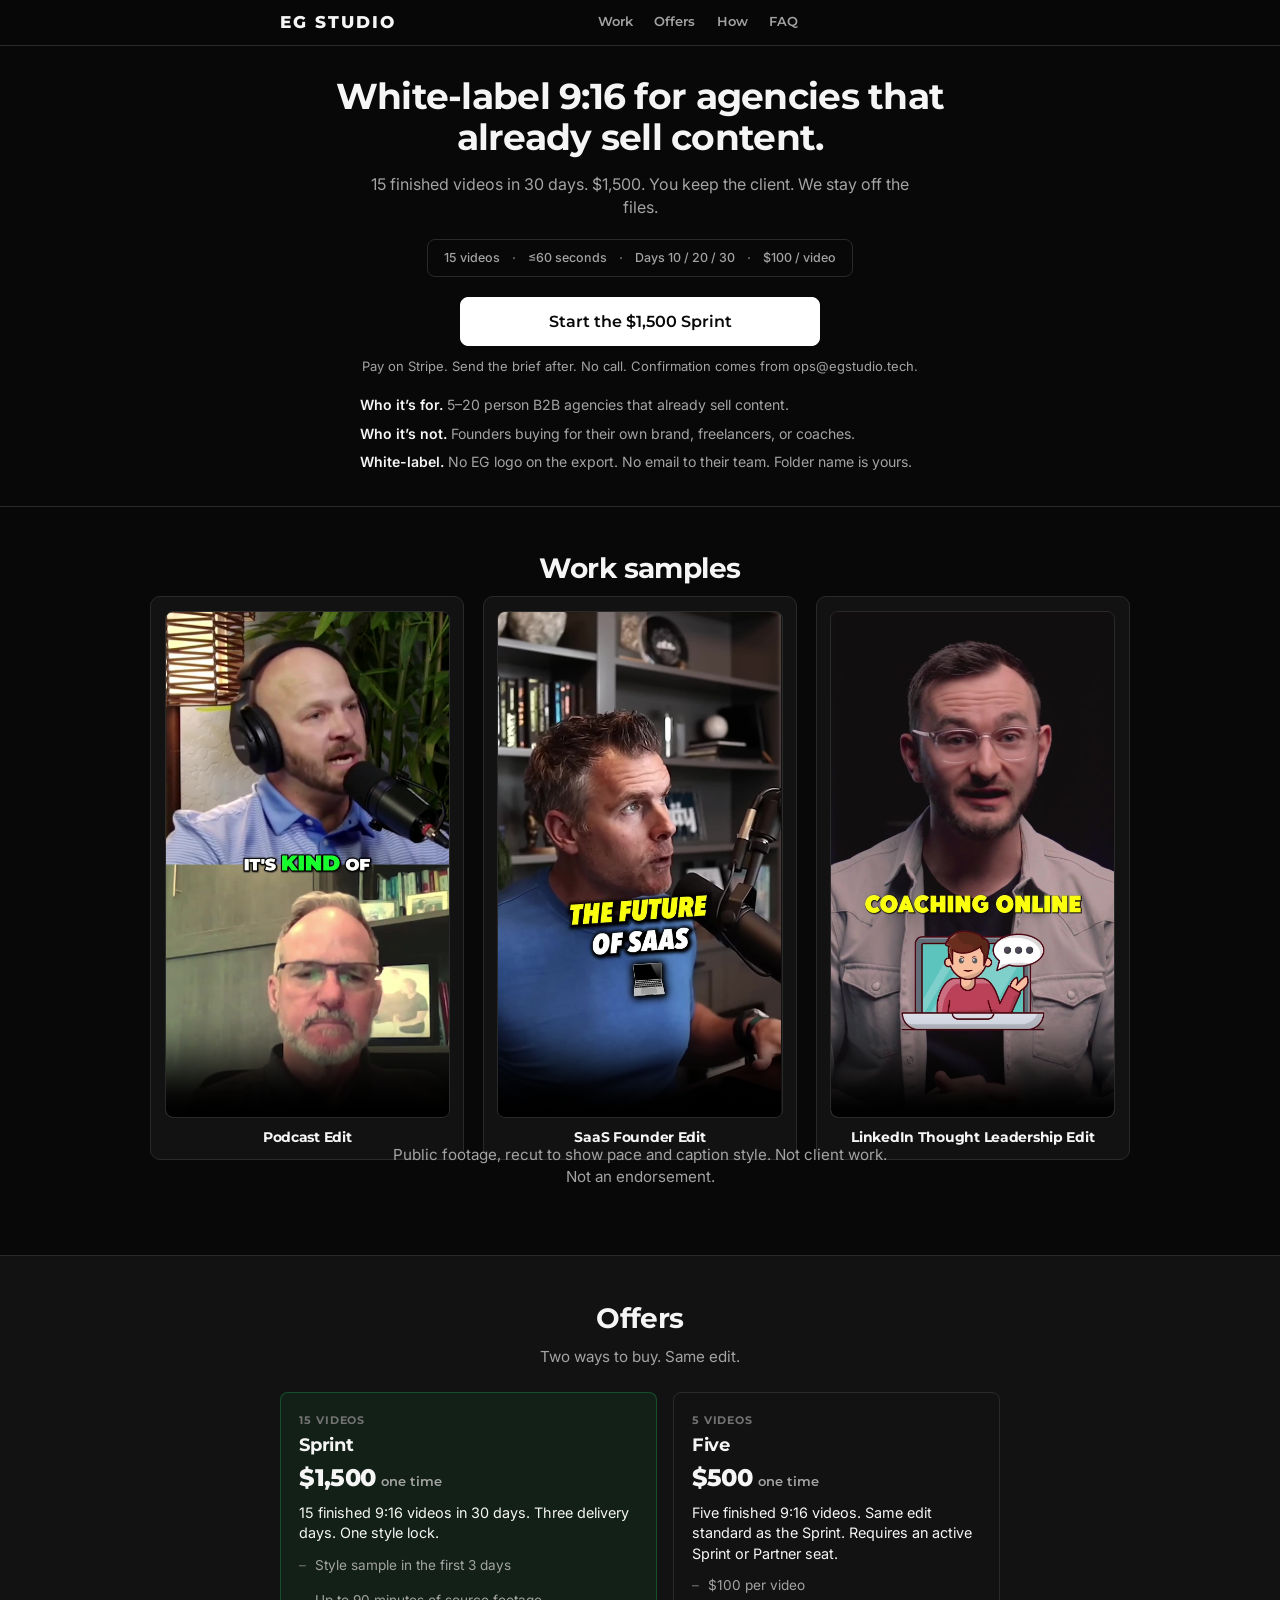
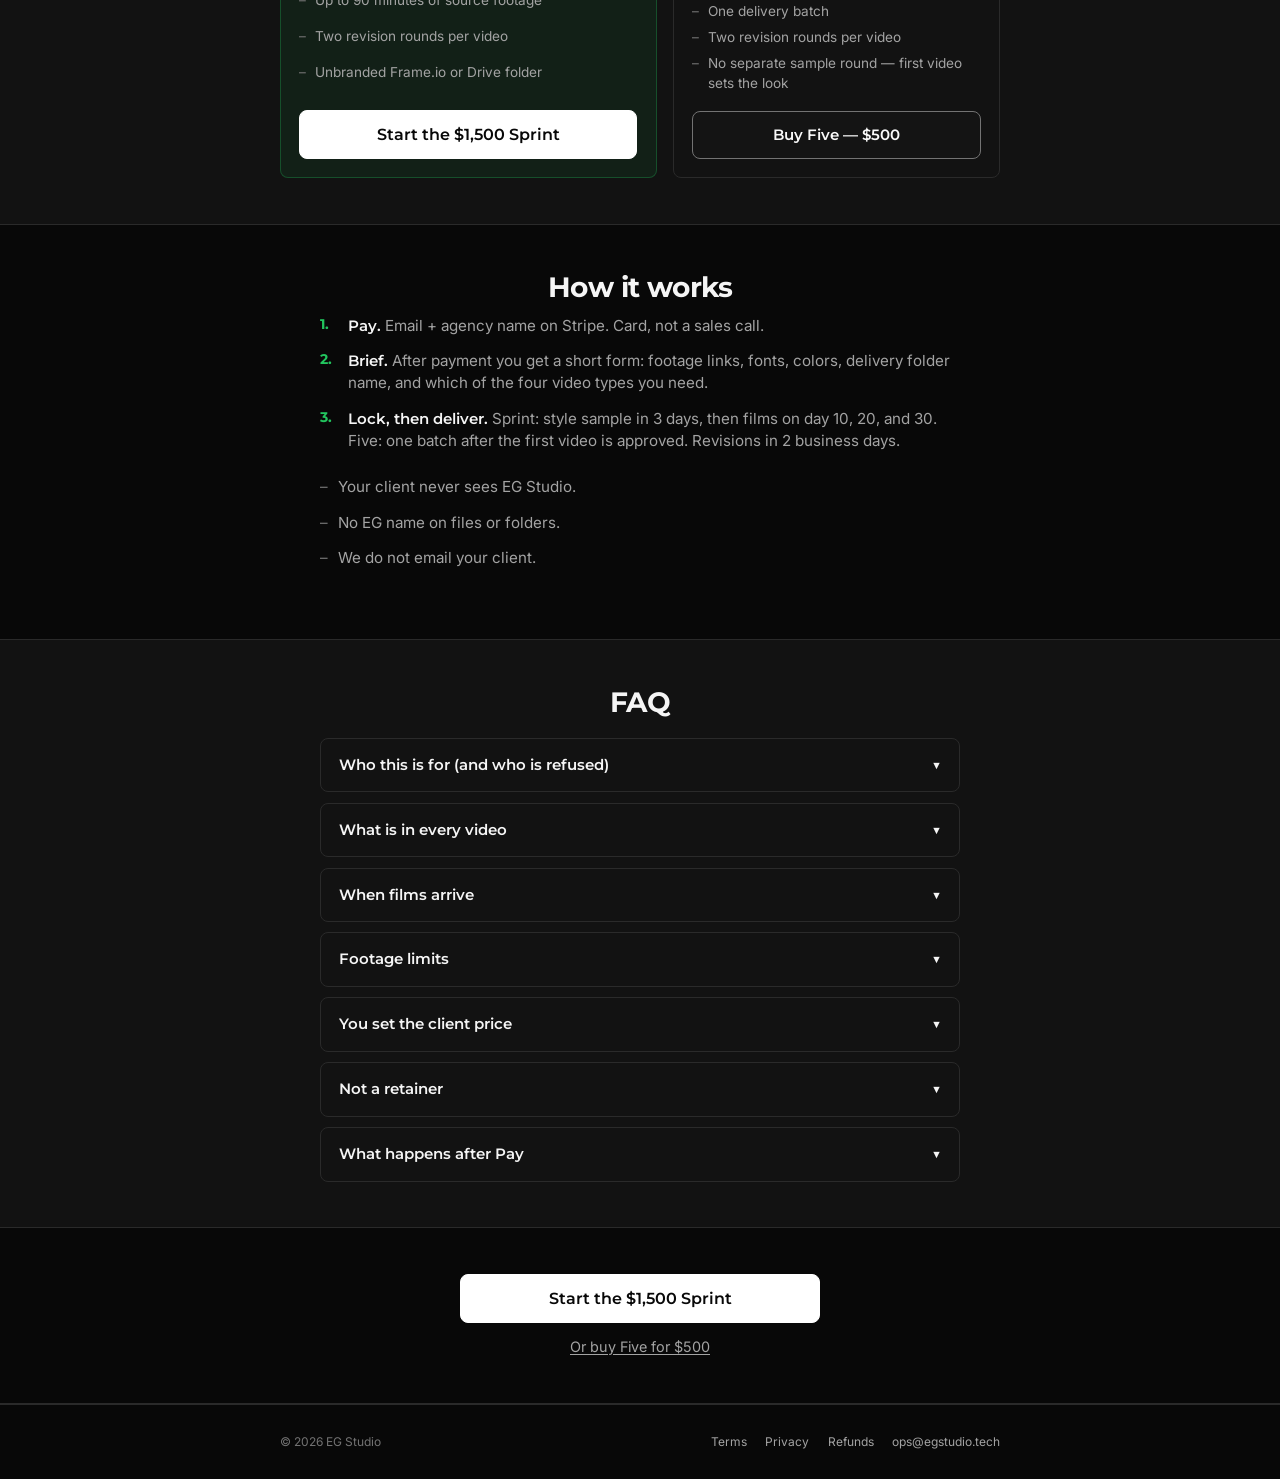
==== commit 458ad09a: "Align Five offer eligibility copy with terms Co-authored-by: arirenee <304168427+arirenee@users.nore" ====
--- a/index.html
+++ b/index.html
@@ -109,7 +109,7 @@
 <p class="offer-kicker">5 VIDEOS</p>
 <h3>Five</h3>
 <p class="offer-amt">$500 <span>one time</span></p>
-<p class="offer-line">Five finished 9:16 videos. Same edit standard as the Sprint. Buy on its own.</p>
+<p class="offer-line">Five finished 9:16 videos. Same edit standard as the Sprint. Requires an active Sprint or Partner seat.</p>
 <ul class="offer-points">
 <li>$100 per video</li>
 <li>One delivery batch</li>
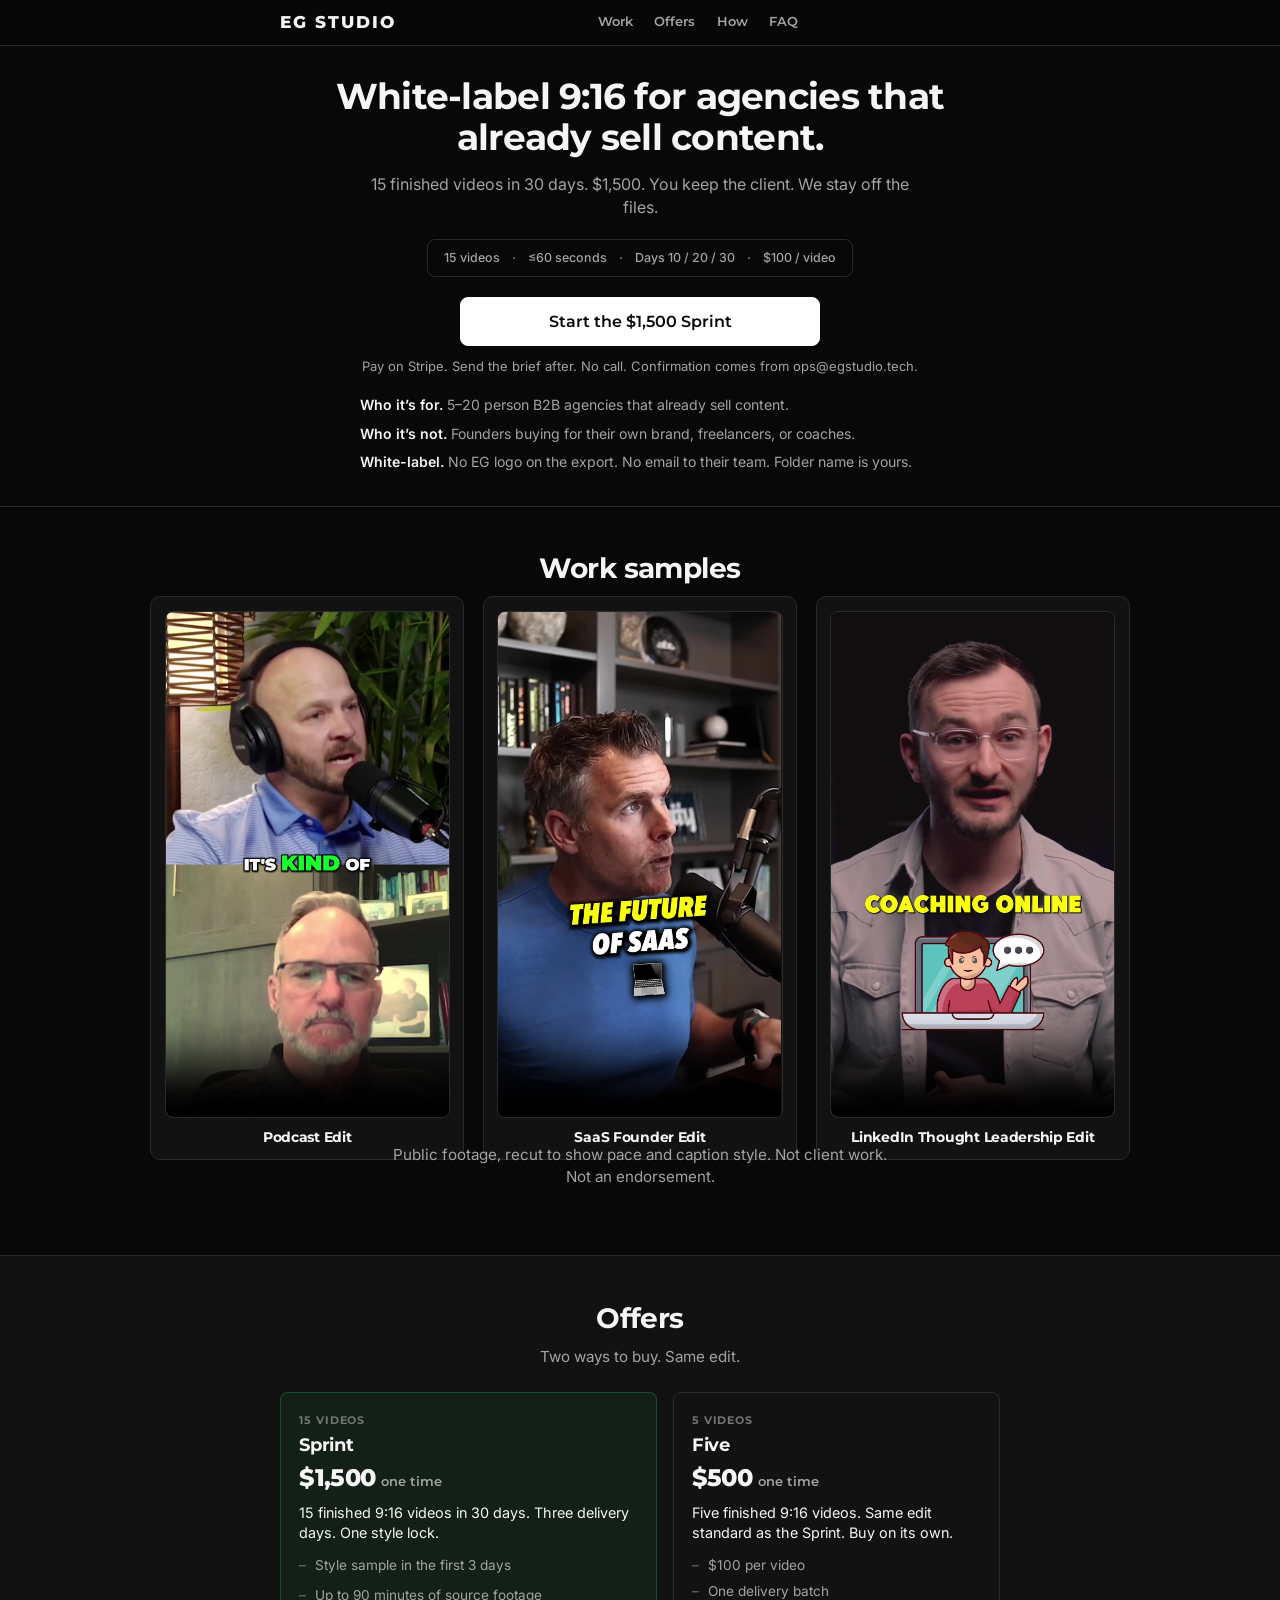
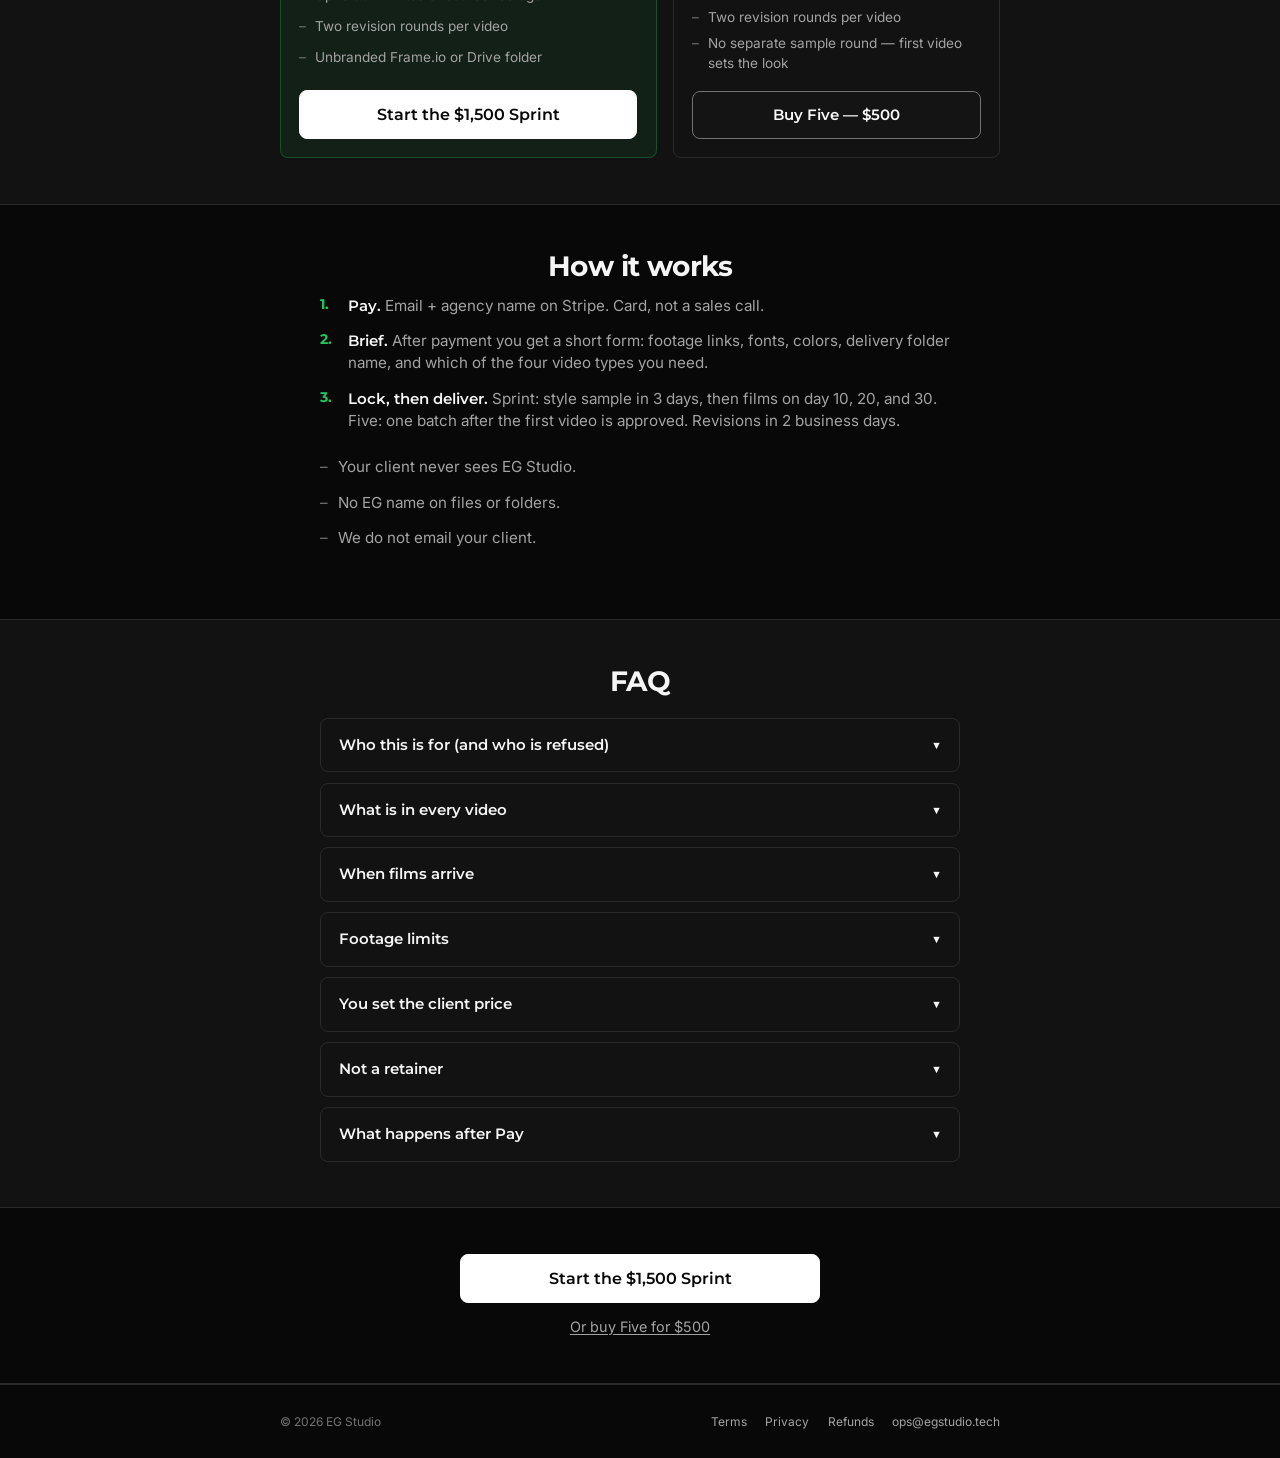
==== commit fadb8f5a: "Fix Five card: standalone offer, remove active Sprint requirement" ====
--- a/index.html
+++ b/index.html
@@ -109,7 +109,7 @@
 <p class="offer-kicker">5 VIDEOS</p>
 <h3>Five</h3>
 <p class="offer-amt">$500 <span>one time</span></p>
-<p class="offer-line">Five finished 9:16 videos. Same edit standard as the Sprint. Requires an active Sprint or Partner seat.</p>
+<p class="offer-line">Five finished 9:16 videos. Same edit standard as the Sprint. Buy on its own.</p>
 <ul class="offer-points">
 <li>$100 per video</li>
 <li>One delivery batch</li>
